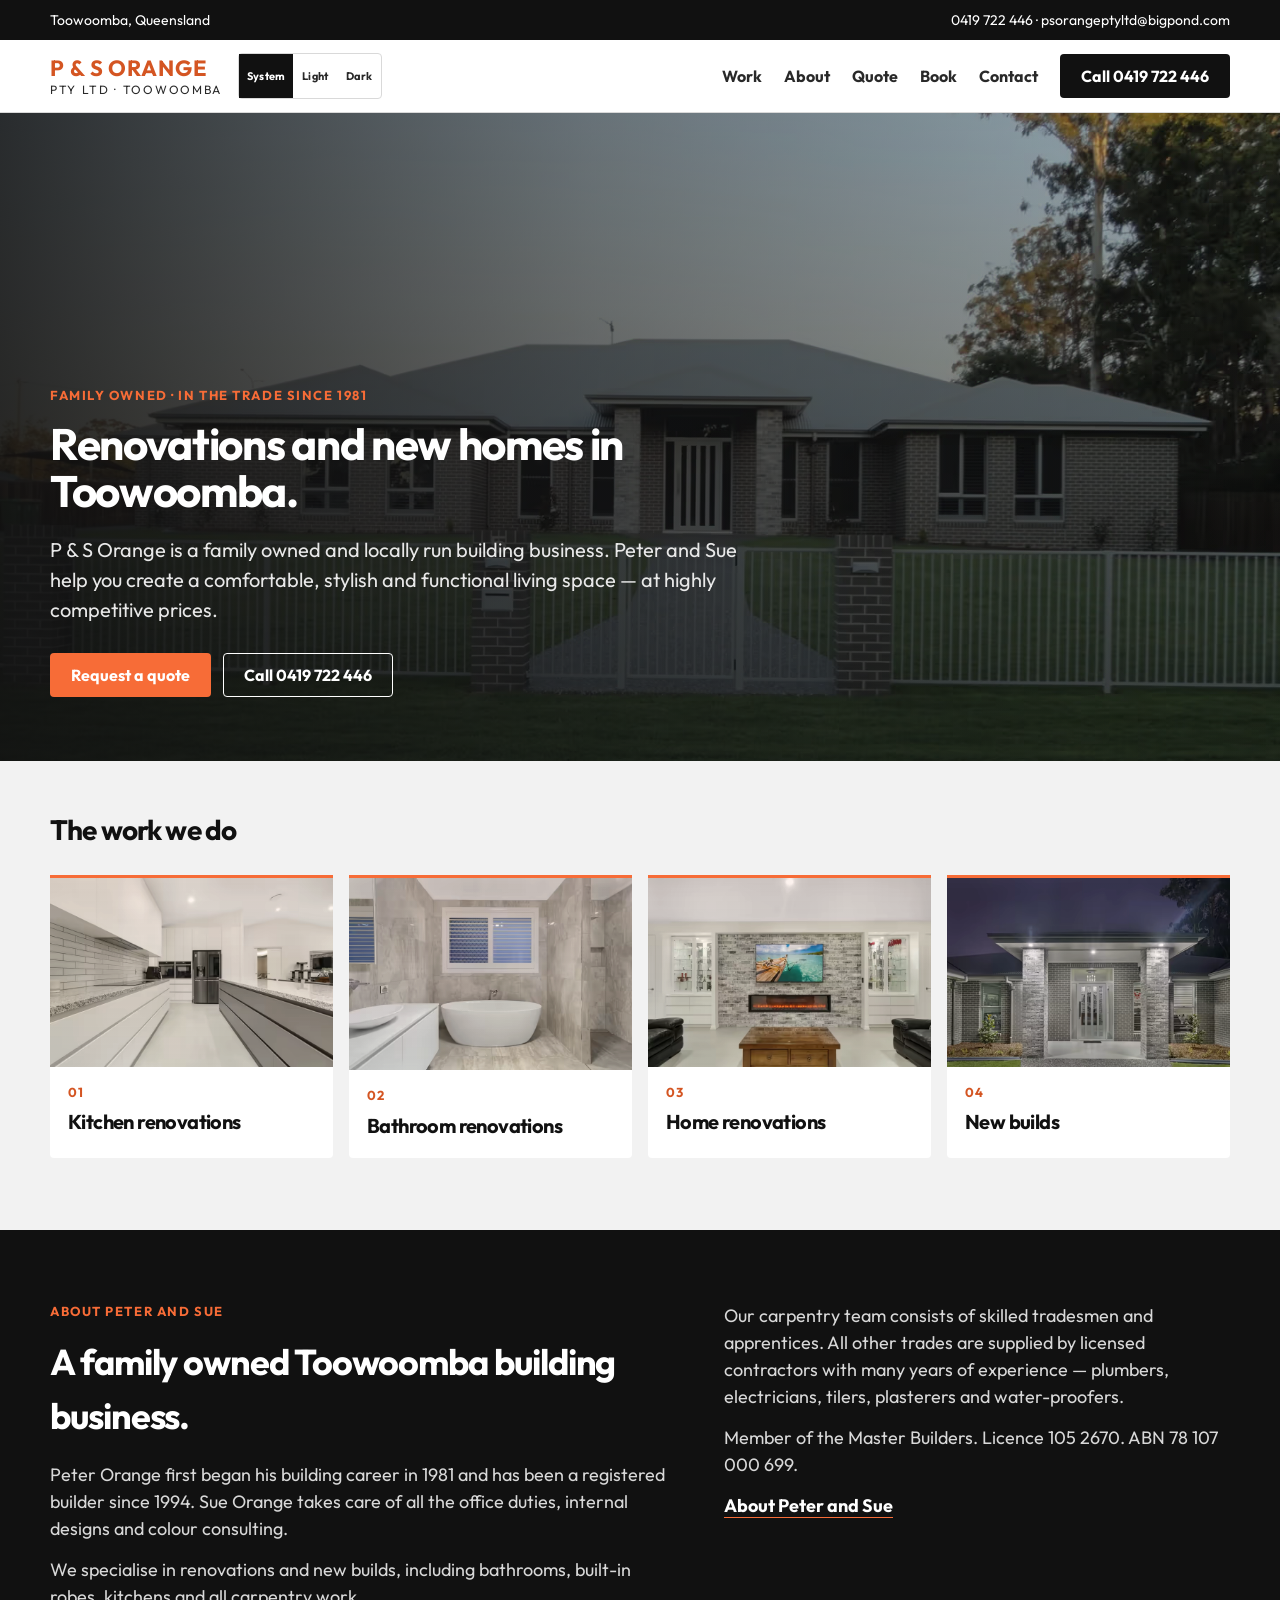
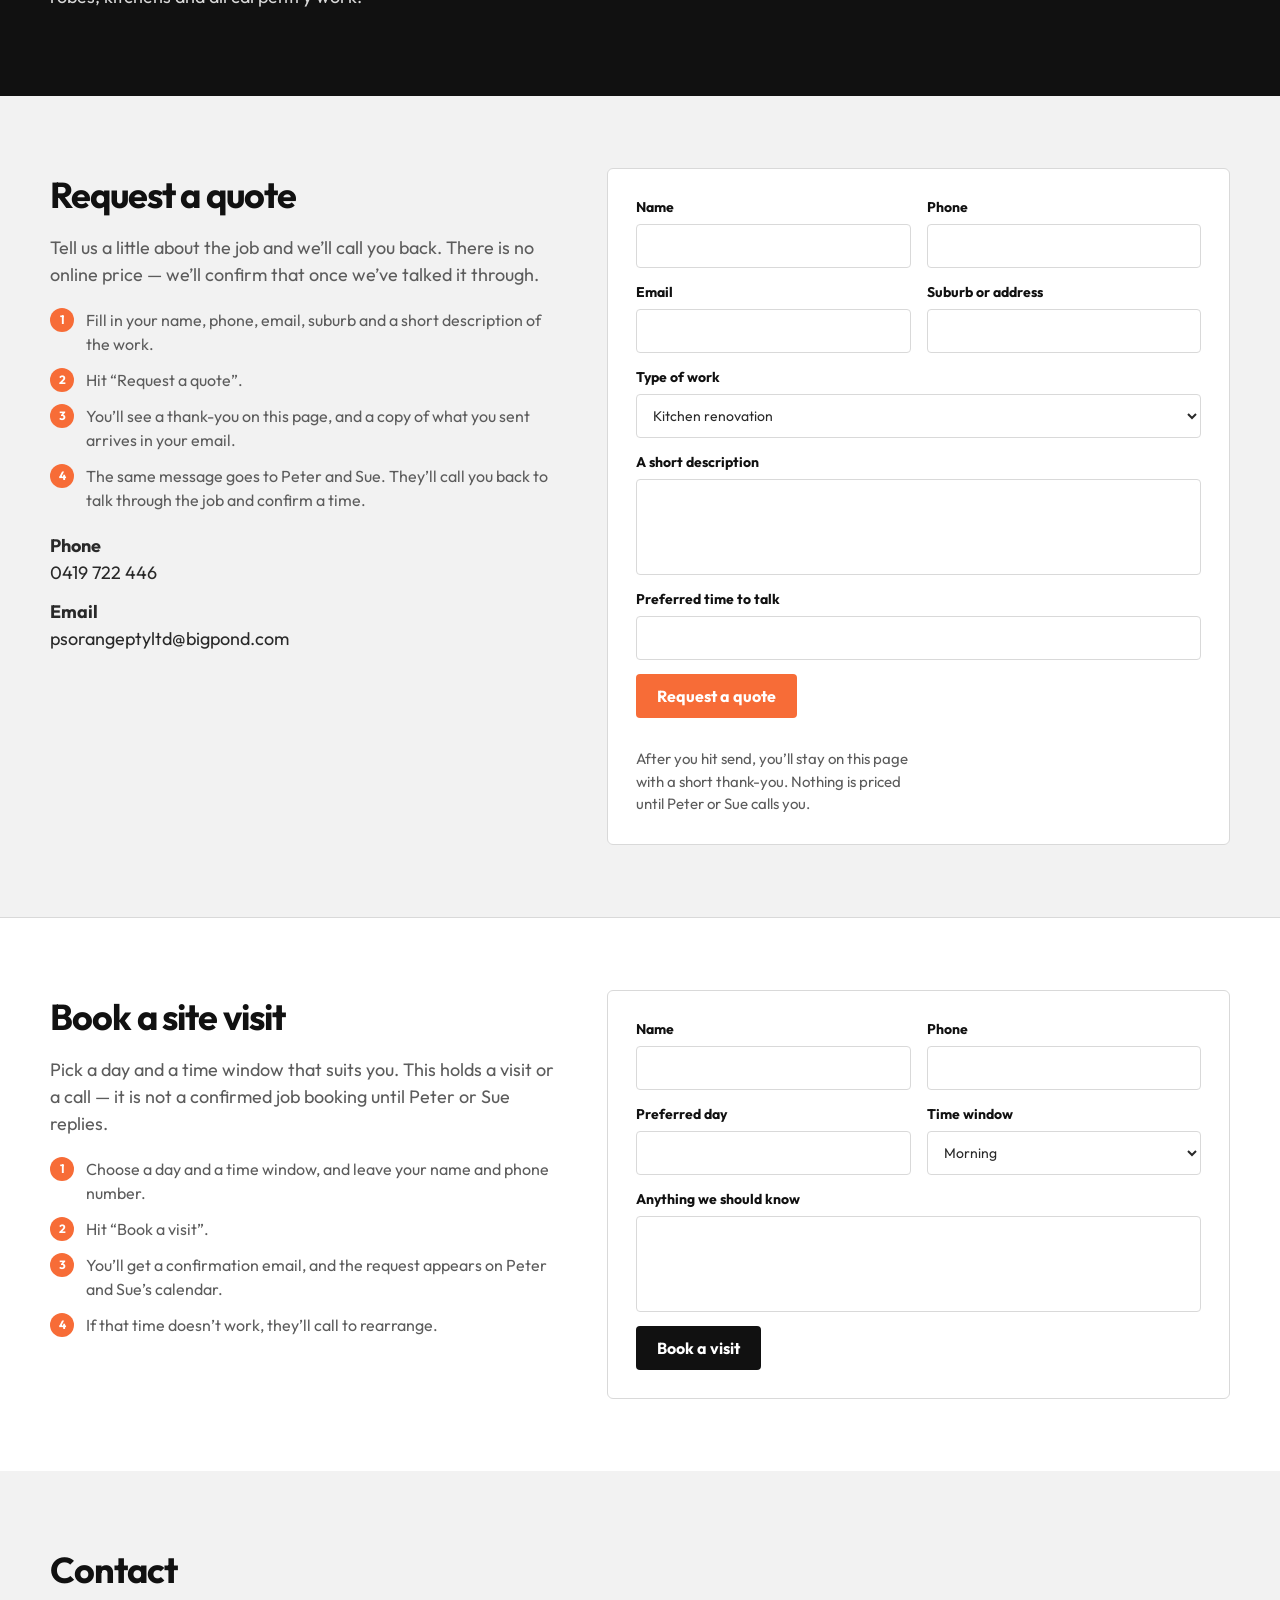
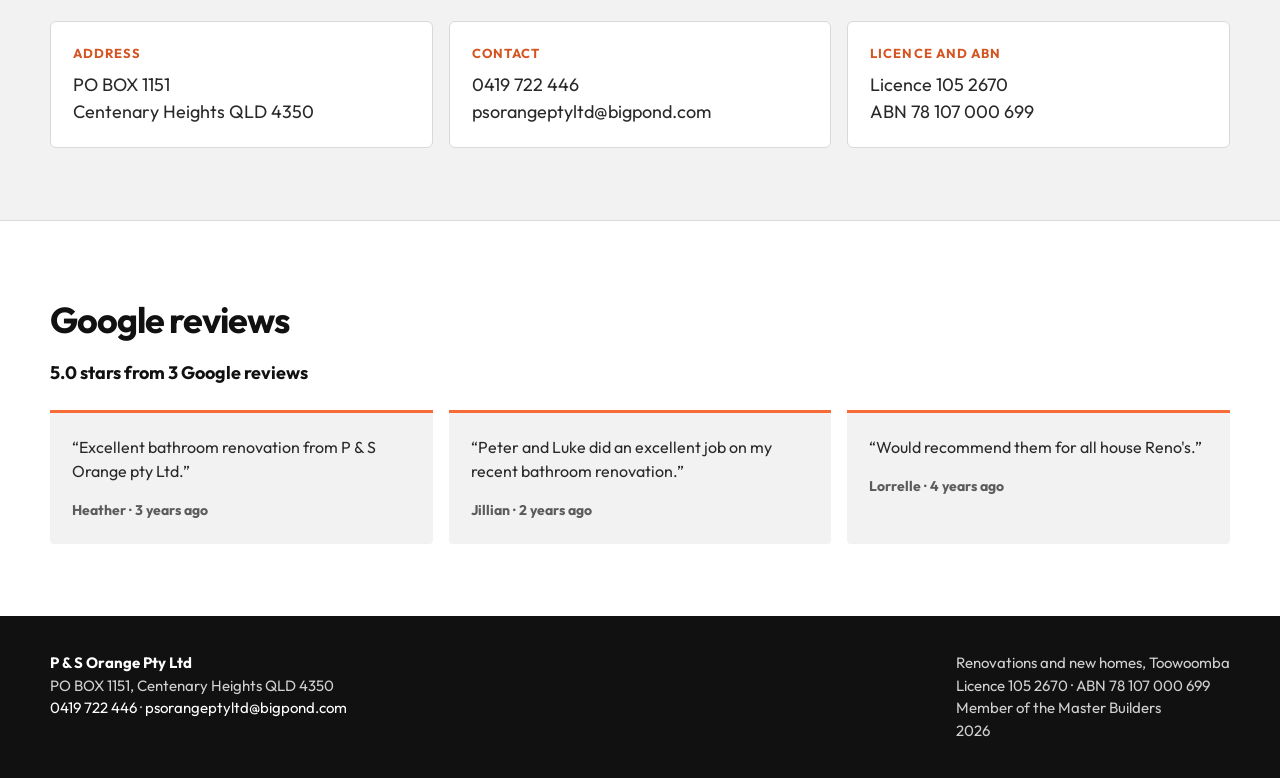
==== index.html @ f1254ef2 "Add noindex static preview for P & S Orange. Five-page HTML site with sticky header, theme toggle, c" ====
<!DOCTYPE html>
<html lang="en-AU">
<head>
<meta charset="UTF-8">
<meta name="viewport" content="width=device-width, initial-scale=1">
<meta name="robots" content="noindex, nofollow">
<title>Renovations and new homes, Toowoomba | P &amp; S Orange</title>
<meta name="description" content="Kitchen, bathroom and home renovations and new builds in Toowoomba. Call Peter and Sue Orange on 0419 722 446.">
<link rel="stylesheet" href="css/site.css">
<link rel="preload" as="image" href="images/house-hero-800.webp" type="image/webp" imagesrcset="images/house-hero-800.webp 800w, images/house-hero-1440.webp 1440w" imagesizes="100vw">
<script>
(function(){try{var t=localStorage.getItem("ps-theme");if(t==="light"||t==="dark")document.documentElement.setAttribute("data-theme",t);}catch(e){}})();
</script>
</head>
<body>
  <a class="skip" href="#main">Skip to content</a>
  <div class="util">
    <div class="wrap">
      <span>Toowoomba, Queensland</span>
      <span><a href="tel:+61419722446">0419 722 446</a> · <a href="mailto:psorangeptyltd@bigpond.com">psorangeptyltd@bigpond.com</a></span>
    </div>
  </div>
  <header class="site">
    <div class="wrap">
      <div class="brand">
        <a class="wordmark" href="index.html">P &amp; S Orange<span>Pty Ltd · Toowoomba</span></a>
        <div class="theme" role="group" aria-label="Colour theme">
          <button type="button" data-theme-btn="system" aria-pressed="true">System</button>
          <button type="button" data-theme-btn="light" aria-pressed="false">Light</button>
          <button type="button" data-theme-btn="dark" aria-pressed="false">Dark</button>
        </div>
      </div>
      <nav class="primary" aria-label="Main">
        <a href="work.html">Work</a>
        <a href="about.html">About</a>
        <a href="quote.html">Quote</a>
        <a href="#book">Book</a>
        <a href="contact.html">Contact</a>
        <a class="btn btn-black" href="tel:+61419722446">Call 0419 722 446</a>
      </nav>
    </div>
  </header>

  <main id="main">
  <section class="hero-bleed">
    <div class="hero-media">
      <picture>
        <source type="image/avif" srcset="images/house-hero-800.avif 800w, images/house-hero-1440.avif 1440w" sizes="100vw">
        <source type="image/webp" srcset="images/house-hero-800.webp 800w, images/house-hero-1440.webp 1440w" sizes="100vw">
        <img src="images/house-hero-800.webp" width="1440" height="814" alt="A finished brick home in Toowoomba" fetchpriority="high" decoding="async">
      </picture>
      <div class="hero-overlay"></div>
    </div>
    <div class="wrap">
      <p class="kicker">Family owned · In the trade since 1981</p>
      <h1>Renovations and new homes in Toowoomba.</h1>
      <p class="lead">P &amp; S Orange is a family owned and locally run building business. Peter and Sue help you create a comfortable, stylish and functional living space — at highly competitive prices.</p>
      <div class="hero-actions">
        <a class="btn btn-orange" href="#quote">Request a quote</a>
        <a class="btn btn-ghost" href="tel:+61419722446">Call 0419 722 446</a>
      </div>
    </div>
  </section>

  <section class="services" id="work">
    <div class="wrap">
      <h2>The work we do</h2>
      <div class="svc-grid">
        <a class="svc reveal" href="work.html#kitchen">
          <span class="tint">
            <picture>
              <source type="image/avif" srcset="images/kitchen-galley-800.avif 800w, images/kitchen-galley-1440.avif 1440w" sizes="(max-width: 900px) 100vw, 280px">
              <source type="image/webp" srcset="images/kitchen-galley-800.webp 800w, images/kitchen-galley-1440.webp 1440w" sizes="(max-width: 900px) 100vw, 280px">
              <img src="images/kitchen-galley-800.webp" width="800" height="534" alt="A finished kitchen with stone benches" loading="lazy" decoding="async">
            </picture>
          </span>
          <span class="num">01</span><h3>Kitchen renovations</h3>
        </a>
        <a class="svc reveal" href="work.html#bathroom">
          <span class="tint">
            <picture>
              <source type="image/avif" srcset="images/bath-freestanding-800.avif 800w, images/bath-freestanding-1440.avif 1440w" sizes="(max-width: 900px) 100vw, 280px">
              <source type="image/webp" srcset="images/bath-freestanding-800.webp 800w, images/bath-freestanding-1440.webp 1440w" sizes="(max-width: 900px) 100vw, 280px">
              <img src="images/bath-freestanding-800.webp" width="800" height="544" alt="A bathroom with a freestanding bath" loading="lazy" decoding="async">
            </picture>
          </span>
          <span class="num">02</span><h3>Bathroom renovations</h3>
        </a>
        <a class="svc reveal" href="work.html#home">
          <span class="tint">
            <picture>
              <source type="image/avif" srcset="images/living-800.avif 800w, images/living-1440.avif 1440w" sizes="(max-width: 900px) 100vw, 280px">
              <source type="image/webp" srcset="images/living-800.webp 800w, images/living-1440.webp 1440w" sizes="(max-width: 900px) 100vw, 280px">
              <img src="images/living-800.webp" width="800" height="534" alt="A living room with a brick feature wall" loading="lazy" decoding="async">
            </picture>
          </span>
          <span class="num">03</span><h3>Home renovations</h3>
        </a>
        <a class="svc reveal" href="work.html#new-builds">
          <span class="tint">
            <picture>
              <source type="image/avif" srcset="images/house-entry-800.avif 800w, images/house-entry-1440.avif 1440w" sizes="(max-width: 900px) 100vw, 280px">
              <source type="image/webp" srcset="images/house-entry-800.webp 800w, images/house-entry-1440.webp 1440w" sizes="(max-width: 900px) 100vw, 280px">
              <img src="images/house-entry-800.webp" width="800" height="534" alt="The entry of a new brick home" loading="lazy" decoding="async">
            </picture>
          </span>
          <span class="num">04</span><h3>New builds</h3>
        </a>
      </div>
    </div>
  </section>

  <section class="about" id="about">
    <div class="wrap about-grid">
      <div>
        <p class="kicker">About Peter and Sue</p>
        <h2>A family owned Toowoomba building business.</h2>
        <p>Peter Orange first began his building career in 1981 and has been a registered builder since 1994. Sue Orange takes care of all the office duties, internal designs and colour consulting.</p>
        <p>We specialise in renovations and new builds, including bathrooms, built-in robes, kitchens and all carpentry work.</p>
      </div>
      <div>
        <p>Our carpentry team consists of skilled tradesmen and apprentices. All other trades are supplied by licensed contractors with many years of experience — plumbers, electricians, tilers, plasterers and water-proofers.</p>
        <p>Member of the Master Builders. Licence 105 2670. ABN 78 107 000 699.</p>
        <p><a class="more" href="about.html">About Peter and Sue</a></p>
      </div>
    </div>
  </section>

  <section class="quote" id="quote">
    <div class="wrap quote-grid">
      <div>
        <h2>Request a quote</h2>
        <p class="help">Tell us a little about the job and we’ll call you back. There is no online price — we’ll confirm that once we’ve talked it through.</p>
        <ol class="steps">
          <li data-n="1">Fill in your name, phone, email, suburb and a short description of the work.</li>
          <li data-n="2">Hit “Request a quote”.</li>
          <li data-n="3">You’ll see a thank-you on this page, and a copy of what you sent arrives in your email.</li>
          <li data-n="4">The same message goes to Peter and Sue. They’ll call you back to talk through the job and confirm a time.</li>
        </ol>
        <p class="contact-line"><strong>Phone</strong><br><a href="tel:+61419722446">0419 722 446</a></p>
        <p class="contact-line"><strong>Email</strong><br><a href="mailto:psorangeptyltd@bigpond.com">psorangeptyltd@bigpond.com</a></p>
      </div>
      <div>
        <form class="js-form" id="quote-form">
          <label>Name<input type="text" name="name" autocomplete="name" required></label>
          <label>Phone<input type="tel" name="phone" autocomplete="tel" required></label>
          <label>Email<input type="email" name="email" autocomplete="email" required></label>
          <label>Suburb or address<input type="text" name="suburb" required></label>
          <label class="full">Type of work
            <select name="type">
              <option>Kitchen renovation</option>
              <option>Bathroom renovation</option>
              <option>Home renovation</option>
              <option>New build</option>
              <option>Other</option>
            </select>
          </label>
          <label class="full">A short description<textarea name="details" required></textarea></label>
          <label class="full">Preferred time to talk<input type="text" name="when"></label>
          <button class="btn btn-orange submit" type="submit">Request a quote</button>
          <p class="after-send full">After you hit send, you’ll stay on this page with a short thank-you. Nothing is priced until Peter or Sue calls you.</p>
        </form>
        <div class="thanks" hidden>
          <h3>Thank you</h3>
          <p>You’ll stay on this page with a short thank-you. Nothing is priced until Peter or Sue calls you.</p>
        </div>
      </div>
    </div>
  </section>

  <section class="book" id="book">
    <div class="wrap book-grid">
      <div>
        <h2>Book a site visit</h2>
        <p class="help">Pick a day and a time window that suits you. This holds a visit or a call — it is not a confirmed job booking until Peter or Sue replies.</p>
        <ol class="steps">
          <li data-n="1">Choose a day and a time window, and leave your name and phone number.</li>
          <li data-n="2">Hit “Book a visit”.</li>
          <li data-n="3">You’ll get a confirmation email, and the request appears on Peter and Sue’s calendar.</li>
          <li data-n="4">If that time doesn’t work, they’ll call to rearrange.</li>
        </ol>
      </div>
      <div>
        <form class="js-form" id="book-form">
          <label>Name<input type="text" name="b-name" autocomplete="name" required></label>
          <label>Phone<input type="tel" name="b-phone" autocomplete="tel" required></label>
          <label>Preferred day<input type="text" name="b-day" required></label>
          <label>Time window
            <select name="b-window">
              <option>Morning</option>
              <option>Afternoon</option>
              <option>Either</option>
            </select>
          </label>
          <label class="full">Anything we should know<textarea name="b-notes"></textarea></label>
          <button class="btn btn-black submit" type="submit">Book a visit</button>
        </form>
        <div class="thanks" hidden>
          <h3>Thank you</h3>
          <p>You’ll stay on this page with a short thank-you.</p>
        </div>
      </div>
    </div>
  </section>

  <section class="contact" id="contact">
    <div class="wrap">
      <h2 style="margin-bottom:24px">Contact</h2>
      <div class="contact-grid">
        <article>
          <h3>Address</h3>
          <p>PO BOX 1151<br>Centenary Heights QLD 4350</p>
        </article>
        <article>
          <h3>Contact</h3>
          <p><a href="tel:+61419722446">0419 722 446</a><br><a href="mailto:psorangeptyltd@bigpond.com">psorangeptyltd@bigpond.com</a></p>
        </article>
        <article>
          <h3>Licence and ABN</h3>
          <p>Licence 105 2670<br>ABN 78 107 000 699</p>
        </article>
      </div>
    </div>
  </section>

  <section class="reviews">
    <div class="wrap">
      <h2>Google reviews</h2>
      <p class="rating">5.0 stars from 3 Google reviews</p>
      <div class="rev-grid">
        <article class="rev">
          <p>“Excellent bathroom renovation from P &amp; S Orange pty Ltd.”</p>
          <cite>Heather · 3 years ago</cite>
        </article>
        <article class="rev">
          <p>“Peter and Luke did an excellent job on my recent bathroom renovation.”</p>
          <cite>Jillian · 2 years ago</cite>
        </article>
        <article class="rev">
          <p>“Would recommend them for all house Reno's.”</p>
          <cite>Lorrelle · 4 years ago</cite>
        </article>
      </div>
    </div>
  </section>
  </main>

  <footer class="site">
    <div class="wrap">
      <div>
        <strong>P &amp; S Orange Pty Ltd</strong><br>
        PO BOX 1151, Centenary Heights QLD 4350<br>
        <a href="tel:+61419722446">0419 722 446</a> · <a href="mailto:psorangeptyltd@bigpond.com">psorangeptyltd@bigpond.com</a>
      </div>
      <div>
        Renovations and new homes, Toowoomba<br>
        Licence 105 2670 · ABN 78 107 000 699<br>
        Member of the Master Builders<br>
        2026
      </div>
    </div>
  </footer>
  <div class="sticky-call">
    <a class="btn btn-orange" href="tel:+61419722446">Call 0419 722 446</a>
    <a class="btn btn-ghost-light" href="#quote">Request a quote</a>
  </div>
  <script src="js/site.js"></script>
</body>
</html>
---- css/site.css ----
@font-face {
  font-family: Outfit;
  src: url("../fonts/outfit-400.woff2") format("woff2");
  font-weight: 400;
  font-style: normal;
  font-display: swap;
}
@font-face {
  font-family: Outfit;
  src: url("../fonts/outfit-700.woff2") format("woff2");
  font-weight: 700;
  font-style: normal;
  font-display: swap;
}

:root {
  --orange: #F76C37;
  --orange-deep: #D45522;
  --sage: #CBD4C4;
  --sage-deep: #A0A69B;
  --ink: #292929;
  --muted: #5C5C5C;
  --paper: #FFFFFF;
  --mist: #F2F2F2;
  --line: #D9D9D9;
  --black: #111111;
  --heading: #111111;
  --about-text: #D8D8D8;
  --footer-text: #D0D0D0;
  --slot-dash: #8A9484;
  --hours-wash: #EEF1EC;
  --input-bg: #FFFFFF;
  --photo-stripe: rgba(41, 41, 41, 0.04);
  color-scheme: light;
}

@media (prefers-color-scheme: dark) {
  html:not([data-theme="light"]) {
    --sage: #3E463C;
    --ink: #EDEDED;
    --muted: #B5B5B5;
    --paper: #1C1C1C;
    --mist: #141414;
    --line: #3A3A3A;
    --black: #0A0A0A;
    --heading: #F5F5F5;
    --about-text: #D8D8D8;
    --footer-text: #D0D0D0;
    --slot-dash: #8A9484;
    --hours-wash: #2A3028;
    --input-bg: #141414;
    --photo-stripe: rgba(255, 255, 255, 0.04);
    color-scheme: dark;
  }
}

html[data-theme="dark"] {
  --sage: #3E463C;
  --ink: #EDEDED;
  --muted: #B5B5B5;
  --paper: #1C1C1C;
  --mist: #141414;
  --line: #3A3A3A;
  --black: #0A0A0A;
  --heading: #F5F5F5;
  --about-text: #D8D8D8;
  --footer-text: #D0D0D0;
  --slot-dash: #8A9484;
  --hours-wash: #2A3028;
  --input-bg: #141414;
  --photo-stripe: rgba(255, 255, 255, 0.04);
  color-scheme: dark;
}

html[data-theme="light"] { color-scheme: light; }

* { box-sizing: border-box; margin: 0; padding: 0; }
html { overflow-x: clip; }
html, body { background: var(--mist); color: var(--ink); }
body {
  font-family: Outfit, "Segoe UI", sans-serif;
  font-size: 18px;
  font-weight: 400;
  line-height: 1.5;
  -webkit-font-smoothing: antialiased;
}
img, picture, video { max-width: 100%; height: auto; display: block; }
h1, h2, h3, .wordmark { font-weight: 700; letter-spacing: -0.03em; }
a { color: inherit; text-decoration: none; }

.skip {
  position: absolute; left: 12px; top: -40px; z-index: 40;
  background: var(--black); color: #fff; padding: 8px 12px;
  min-height: 44px; display: inline-flex; align-items: center;
}
.skip:focus { top: 8px; }

.wrap { width: min(1180px, calc(100% - 48px)); margin: 0 auto; }

.btn {
  display: inline-flex; align-items: center; justify-content: center;
  min-height: 44px; padding: 0 20px; border-radius: 4px;
  font-weight: 700; font-size: 16px; border: 1.5px solid transparent; cursor: pointer;
  font-family: inherit;
}
.btn-orange { background: var(--orange); color: #fff; }
.btn-black { background: var(--black); color: #fff; }
.btn-ghost { background: transparent; border-color: var(--heading); color: var(--heading); }
.btn-ghost-light { background: transparent; border-color: #fff; color: #fff; }

.util { background: var(--black); color: #fff; font-size: 14px; }
.util .wrap { min-height: 40px; display: flex; align-items: center; justify-content: space-between; gap: 16px; }
.util a { color: #fff; }

header.site {
  position: sticky; top: 0; z-index: 20;
  background: var(--paper); border-bottom: 1px solid var(--line);
}
header.site .wrap {
  display: flex; align-items: center; justify-content: space-between;
  gap: 24px; min-height: 72px;
}
.brand { display: flex; align-items: center; gap: 16px; min-width: 0; }
.wordmark {
  font-size: 22px; line-height: 1.1; color: var(--orange-deep);
  text-transform: uppercase; letter-spacing: 0.04em;
}
.wordmark span {
  display: block; font-size: 12px; font-weight: 400;
  letter-spacing: 0.14em; color: var(--ink); margin-top: 2px;
}

.theme {
  display: inline-flex; border: 1px solid var(--line); border-radius: 4px; flex-shrink: 0;
}
.theme button {
  min-height: 44px; min-width: 44px; padding: 0 8px;
  font-family: inherit; font-size: 11px; font-weight: 700; letter-spacing: 0.02em;
  background: transparent; color: var(--ink); border: 0; cursor: pointer;
}
.theme button[aria-pressed="true"] { background: var(--black); color: #fff; }

nav.primary { display: flex; align-items: center; gap: 22px; font-weight: 700; font-size: 16px; flex-shrink: 0; }
nav.primary a:hover, nav.primary a[aria-current="page"] { color: var(--orange); }

.hero-bleed {
  position: relative; min-height: min(72vh, 720px);
  display: flex; align-items: flex-end; color: #fff; overflow: hidden;
}
.hero-media { position: absolute; inset: 0; }
.hero-media picture, .hero-media img {
  width: 100%; height: 100%; object-fit: cover;
}
.hero-media picture { height: 100%; }
.hero-overlay {
  position: absolute; inset: 0;
  background:
    linear-gradient(90deg, rgba(17,17,17,.86) 0%, rgba(17,17,17,.5) 46%, rgba(17,17,17,.18) 100%),
    linear-gradient(180deg, rgba(17,17,17,.12) 0%, rgba(17,17,17,.55) 100%);
}
.hero-bleed .wrap { position: relative; z-index: 1; padding: 72px 0 64px; max-width: 720px; margin-left: max(24px, calc((100% - 1180px) / 2)); margin-right: auto; width: min(720px, calc(100% - 48px)); }
.hero-bleed h1 { color: #fff; font-size: 44px; line-height: 1.08; margin-bottom: 20px; }
.hero-bleed .lead { color: #E8E8E8; }
.hero-bleed .kicker { color: var(--orange); }
.hero-bleed .btn-ghost { border-color: #fff; color: #fff; }

.kicker { font-size: 13px; font-weight: 700; letter-spacing: 0.12em; text-transform: uppercase; color: var(--orange-deep); margin-bottom: 14px; }
h1 { font-size: 44px; line-height: 1.08; color: var(--heading); margin-bottom: 20px; }
.lead { font-size: 20px; color: var(--muted); max-width: 36em; margin-bottom: 28px; }
.hero-actions { display: flex; flex-wrap: wrap; gap: 12px; }

.tint { position: relative; overflow: hidden; background: var(--sage); }
.tint img {
  width: 100%; height: 100%; object-fit: cover;
  filter: saturate(0.9) contrast(1.04);
}
.tint::after {
  content: ""; position: absolute; inset: 0; pointer-events: none;
  background: linear-gradient(180deg, rgba(212, 85, 34, 0.08), rgba(203, 212, 196, 0.16));
  mix-blend-mode: multiply;
}

.photo-slot {
  background:
    repeating-linear-gradient(-12deg, transparent, transparent 10px, var(--photo-stripe) 10px, var(--photo-stripe) 11px),
    var(--sage);
  border: 1.5px dashed var(--slot-dash);
  border-radius: 6px;
  min-height: 220px;
  padding: 28px;
  display: flex; flex-direction: column; justify-content: flex-end;
  color: var(--ink); font-size: 16px; font-weight: 700;
  aspect-ratio: 4 / 3;
}

.services { padding: 48px 0 72px; }
.services h2 { font-size: 28px; color: var(--heading); margin-bottom: 24px; }
.svc-grid { display: grid; grid-template-columns: repeat(4, 1fr); gap: 16px; }
.svc {
  background: var(--paper); border-top: 3px solid var(--orange);
  border-radius: 0 0 4px 4px; display: block; overflow: hidden;
}
.svc .tint { aspect-ratio: 4 / 3; }
.svc .num { display: block; font-size: 13px; font-weight: 700; color: var(--orange-deep); letter-spacing: 0.08em; margin: 16px 18px 8px; }
.svc h3 { font-size: 20px; color: var(--heading); line-height: 1.2; padding: 0 18px 20px; }

.about { background: var(--black); color: #fff; padding: 72px 0; }
.about-grid { display: grid; grid-template-columns: 1.1fr 0.9fr; gap: 56px; }
.about h2 { font-size: 36px; margin-bottom: 18px; color: #fff; }
.about p { margin-bottom: 14px; color: var(--about-text); }
.about .kicker { color: var(--orange); }
.about a.more { color: #fff; font-weight: 700; border-bottom: 1.5px solid var(--orange); }

.quote, .book, .contact, .reviews, .page-body { padding: 72px 0; }
.book { background: var(--paper); border-top: 1px solid var(--line); }
.quote-grid, .book-grid { display: grid; grid-template-columns: 0.9fr 1.1fr; gap: 48px; align-items: start; }
.quote h1, .quote h2, .book h2, .reviews h2, .contact h2, .page-body h2 { font-size: 36px; color: var(--heading); margin-bottom: 12px; }
.help { color: var(--muted); margin-bottom: 20px; }
.steps { list-style: none; display: grid; gap: 12px; margin-top: 8px; }
.steps li { padding-left: 36px; position: relative; color: var(--muted); font-size: 16px; }
.steps li::before {
  content: attr(data-n); position: absolute; left: 0; top: 0;
  width: 24px; height: 24px; border-radius: 50%;
  background: var(--orange); color: #fff; font-size: 12px; font-weight: 700;
  line-height: 24px; text-align: center;
}

form {
  background: var(--paper); border: 1px solid var(--line); padding: 28px;
  display: grid; grid-template-columns: 1fr 1fr; gap: 14px 16px; border-radius: 6px;
}
form label { display: flex; flex-direction: column; gap: 6px; font-size: 14px; font-weight: 700; color: var(--heading); }
form label.full { grid-column: 1 / -1; }
form input, form select, form textarea {
  font: inherit; font-weight: 400; color: var(--ink);
  border: 1px solid var(--line); background: var(--input-bg); min-height: 44px; padding: 8px 12px; border-radius: 4px;
}
form textarea { min-height: 96px; resize: none; }
form .submit { grid-column: 1 / -1; justify-self: start; }
.after-send { margin-top: 16px; font-size: 15px; color: var(--muted); font-weight: 400; }
.contact-line { margin-top: 20px; }
.contact-line + .contact-line { margin-top: 12px; }

.thanks {
  background: var(--paper); border: 1px solid var(--line); padding: 28px; border-radius: 6px;
}
.thanks h3 { font-size: 22px; color: var(--heading); margin-bottom: 10px; }
.thanks p { color: var(--muted); }

.contact-grid { display: grid; grid-template-columns: repeat(3, 1fr); gap: 16px; }
.contact article { background: var(--paper); padding: 22px; border: 1px solid var(--line); border-radius: 6px; }
.contact h3 { font-size: 13px; letter-spacing: 0.08em; text-transform: uppercase; color: var(--orange-deep); margin-bottom: 8px; font-weight: 700; }

.reviews { background: var(--paper); border-top: 1px solid var(--line); }
.rev-grid { display: grid; grid-template-columns: repeat(3, 1fr); gap: 16px; margin-top: 24px; }
.rev { background: var(--mist); padding: 22px; border-top: 3px solid var(--orange); border-radius: 0 0 4px 4px; }
.rev p { font-size: 16px; margin-bottom: 12px; }
.rev cite { font-style: normal; font-weight: 700; font-size: 14px; color: var(--muted); }
.rating { margin-bottom: 8px; font-weight: 700; color: var(--heading); }

.page-head { padding: 48px 0 8px; }
.page-head h1 { font-size: 36px; margin-bottom: 12px; }
.prose p { margin-bottom: 14px; max-width: 42em; }
.work-block { margin: 48px 0; }
.work-block h2 { font-size: 28px; margin-bottom: 12px; }
.facts { margin-top: 24px; color: var(--muted); }

.bento {
  display: grid;
  grid-template-columns: repeat(4, 1fr);
  grid-auto-rows: 120px;
  gap: 10px;
  margin-top: 24px;
}
.bento a {
  display: block; overflow: hidden; border-radius: 6px; position: relative;
}
.bento a:nth-child(1) { grid-column: span 2; grid-row: span 2; }
.bento a:nth-child(2) { grid-column: span 2; grid-row: span 2; }
.bento a:nth-child(5) { grid-column: span 2; }
.bento .tint, .bento img { width: 100%; height: 100%; }
.bento .tint { height: 100%; }

.ba {
  position: relative; aspect-ratio: 4 / 3; overflow: hidden; border-radius: 6px;
  background: var(--sage); margin-top: 20px;
}
.ba > img {
  width: 100%; height: 100%; object-fit: cover; display: block;
  filter: saturate(0.9) contrast(1.04);
}
.ba-clip {
  position: absolute; top: 0; left: 0; bottom: 0; width: 50%; overflow: hidden;
}
.ba-clip img {
  height: 100%; width: auto; max-width: none; object-fit: cover;
  filter: saturate(0.9) contrast(1.04);
}
.ba input[type="range"] {
  position: absolute; left: 0; right: 0; bottom: 12px; width: calc(100% - 24px); margin: 0 12px;
  z-index: 2; min-height: 44px; cursor: pointer;
}
.ba-label {
  position: absolute; top: 12px; z-index: 2; font-size: 12px; font-weight: 700;
  letter-spacing: 0.08em; text-transform: uppercase; color: #fff;
  background: rgba(17,17,17,.55); padding: 4px 8px; border-radius: 4px;
}
.ba-label.before { left: 12px; }
.ba-label.after { right: 12px; }

.lb {
  position: fixed; inset: 0; z-index: 50; display: none;
  align-items: center; justify-content: center;
  background: rgba(17,17,17,.92); padding: 24px;
}
.lb.open { display: flex; }
.lb img { max-width: min(1200px, 92vw); max-height: 86vh; width: auto; height: auto; }
.lb button {
  position: absolute; min-height: 44px; min-width: 44px; border: 0; cursor: pointer;
  background: transparent; color: #fff; font: inherit; font-weight: 700;
}
.lb .lb-close { top: 16px; right: 16px; }
.lb .lb-prev { left: 8px; }
.lb .lb-next { right: 8px; }

.reveal { opacity: 1; }
@media (prefers-reduced-motion: no-preference) {
  .reveal { opacity: 0; transform: translateY(14px); }
  .reveal.in { opacity: 1; transform: none; transition: opacity .45s ease, transform .45s ease; }
}

footer.site { background: var(--black); color: var(--footer-text); padding: 36px 0; font-size: 15px; }
footer.site .wrap { display: flex; justify-content: space-between; gap: 24px; flex-wrap: wrap; }
footer.site strong, footer.site a { color: #fff; }

.sticky-call {
  display: none; position: sticky; bottom: 0; background: var(--black); color: #fff;
  padding: 10px 16px; gap: 10px; z-index: 5;
}
.sticky-call a { flex: 1; }

@media (prefers-reduced-motion: reduce) {
  *, *::before, *::after { animation: none !important; transition: none !important; scroll-behavior: auto !important; }
}

@media (max-width: 900px) {
  .wrap { width: min(1180px, calc(100% - 32px)); }
  h1, .hero-bleed h1 { font-size: 32px; }
  .page-head h1 { font-size: 28px; }
  .util { display: none; }
  header.site .wrap { flex-wrap: wrap; min-height: 0; padding: 10px 0 8px; gap: 8px; }
  .brand { width: 100%; justify-content: space-between; }
  .wordmark { font-size: 18px; }
  .theme button { padding: 0 6px; font-size: 10px; }
  nav.primary { width: 100%; gap: 0; justify-content: space-between; font-size: 15px; }
  nav.primary a { min-height: 44px; display: inline-flex; align-items: center; padding: 0 4px; }
  nav.primary .btn { display: none; }
  .hero-bleed { min-height: 70vh; }
  .hero-bleed .wrap { width: calc(100% - 32px); margin-left: 16px; padding: 40px 0 32px; }
  .hero-grid, .about-grid, .quote-grid, .book-grid, .svc-grid, .contact-grid, .rev-grid { grid-template-columns: 1fr; }
  .bento { grid-template-columns: 1fr 1fr; grid-auto-rows: 110px; }
  .bento a:nth-child(1), .bento a:nth-child(2), .bento a:nth-child(5) { grid-column: span 2; grid-row: span 2; }
  form { grid-template-columns: 1fr; padding: 18px; }
  form label.full, form .submit { grid-column: auto; }
  form .submit { width: 100%; }
  .about, .quote, .book, .contact, .reviews, .page-body { padding-top: 48px; padding-bottom: 48px; }
  .sticky-call { display: flex; }
  footer.site { padding-bottom: 80px; }
}

@media (max-width: 360px) {
  .brand { flex-direction: column; align-items: stretch; gap: 8px; }
  .theme { width: 100%; }
  .theme button { flex: 1; }
}
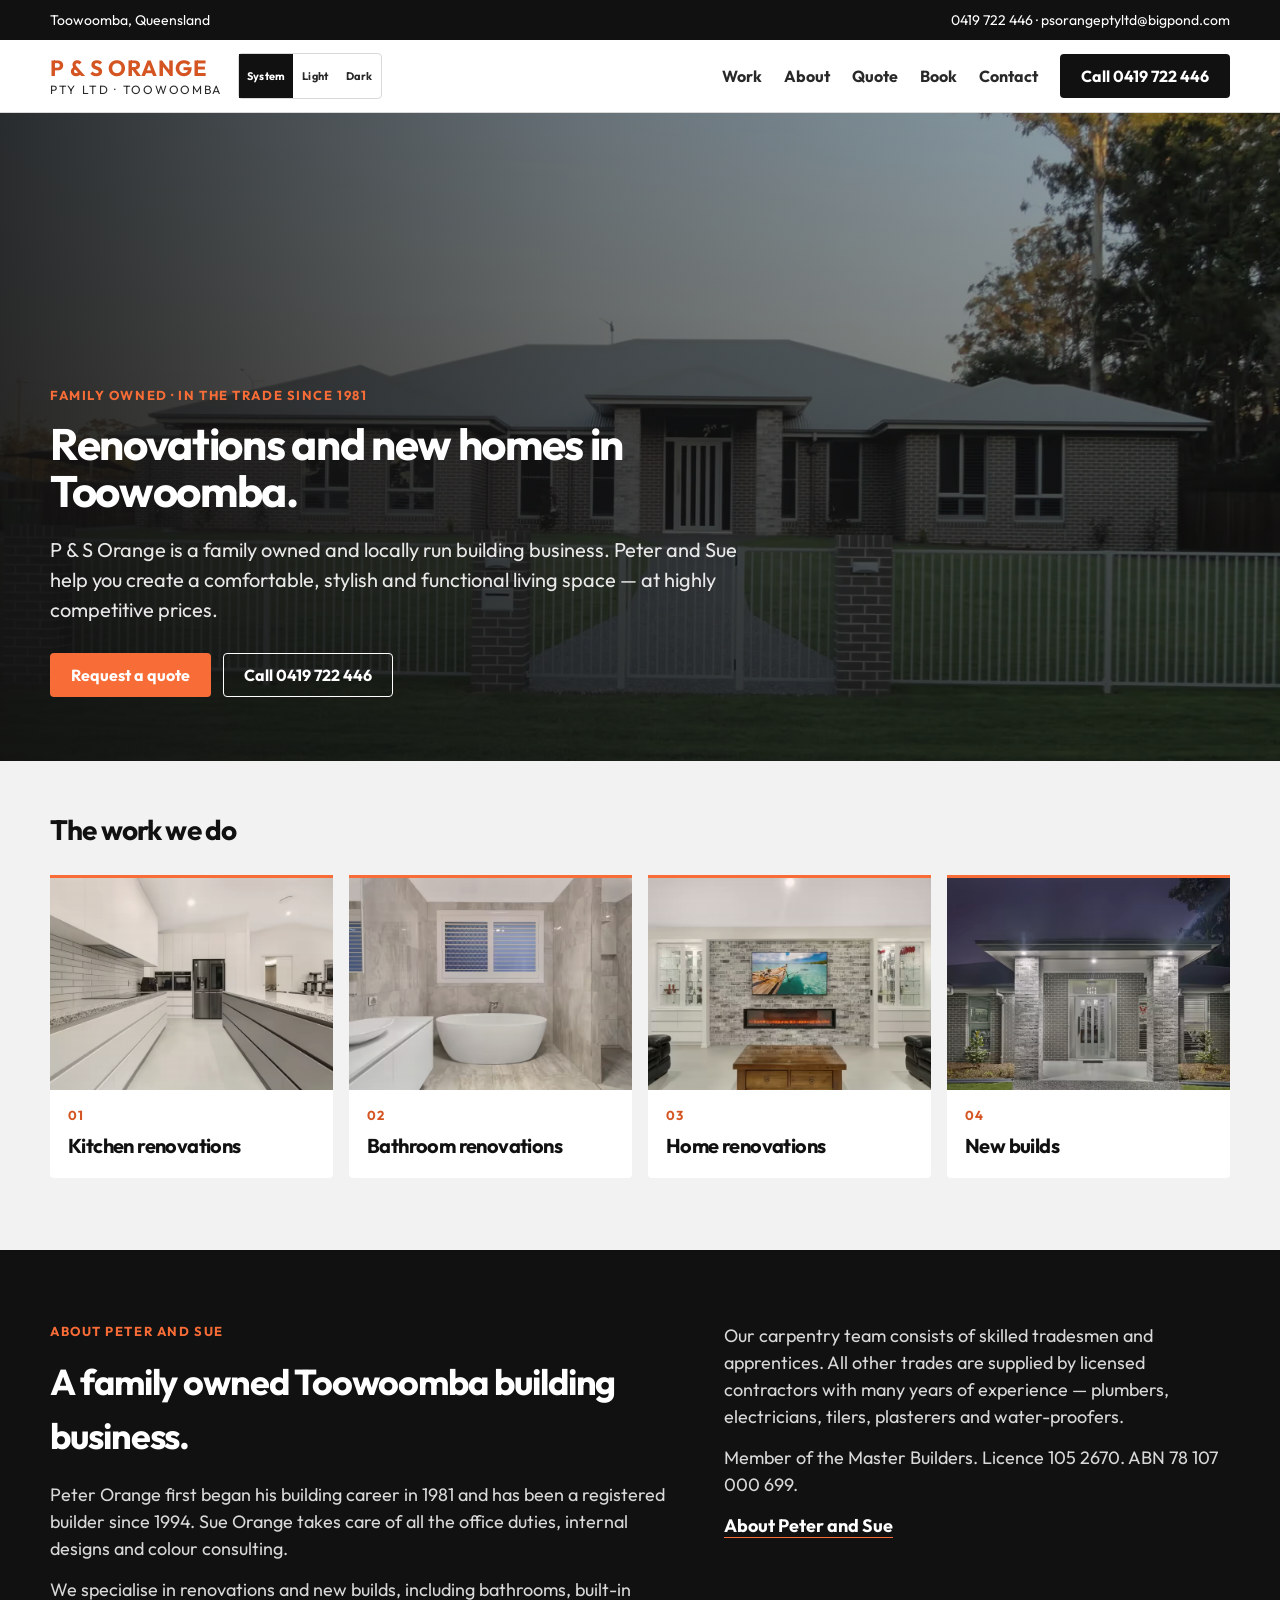
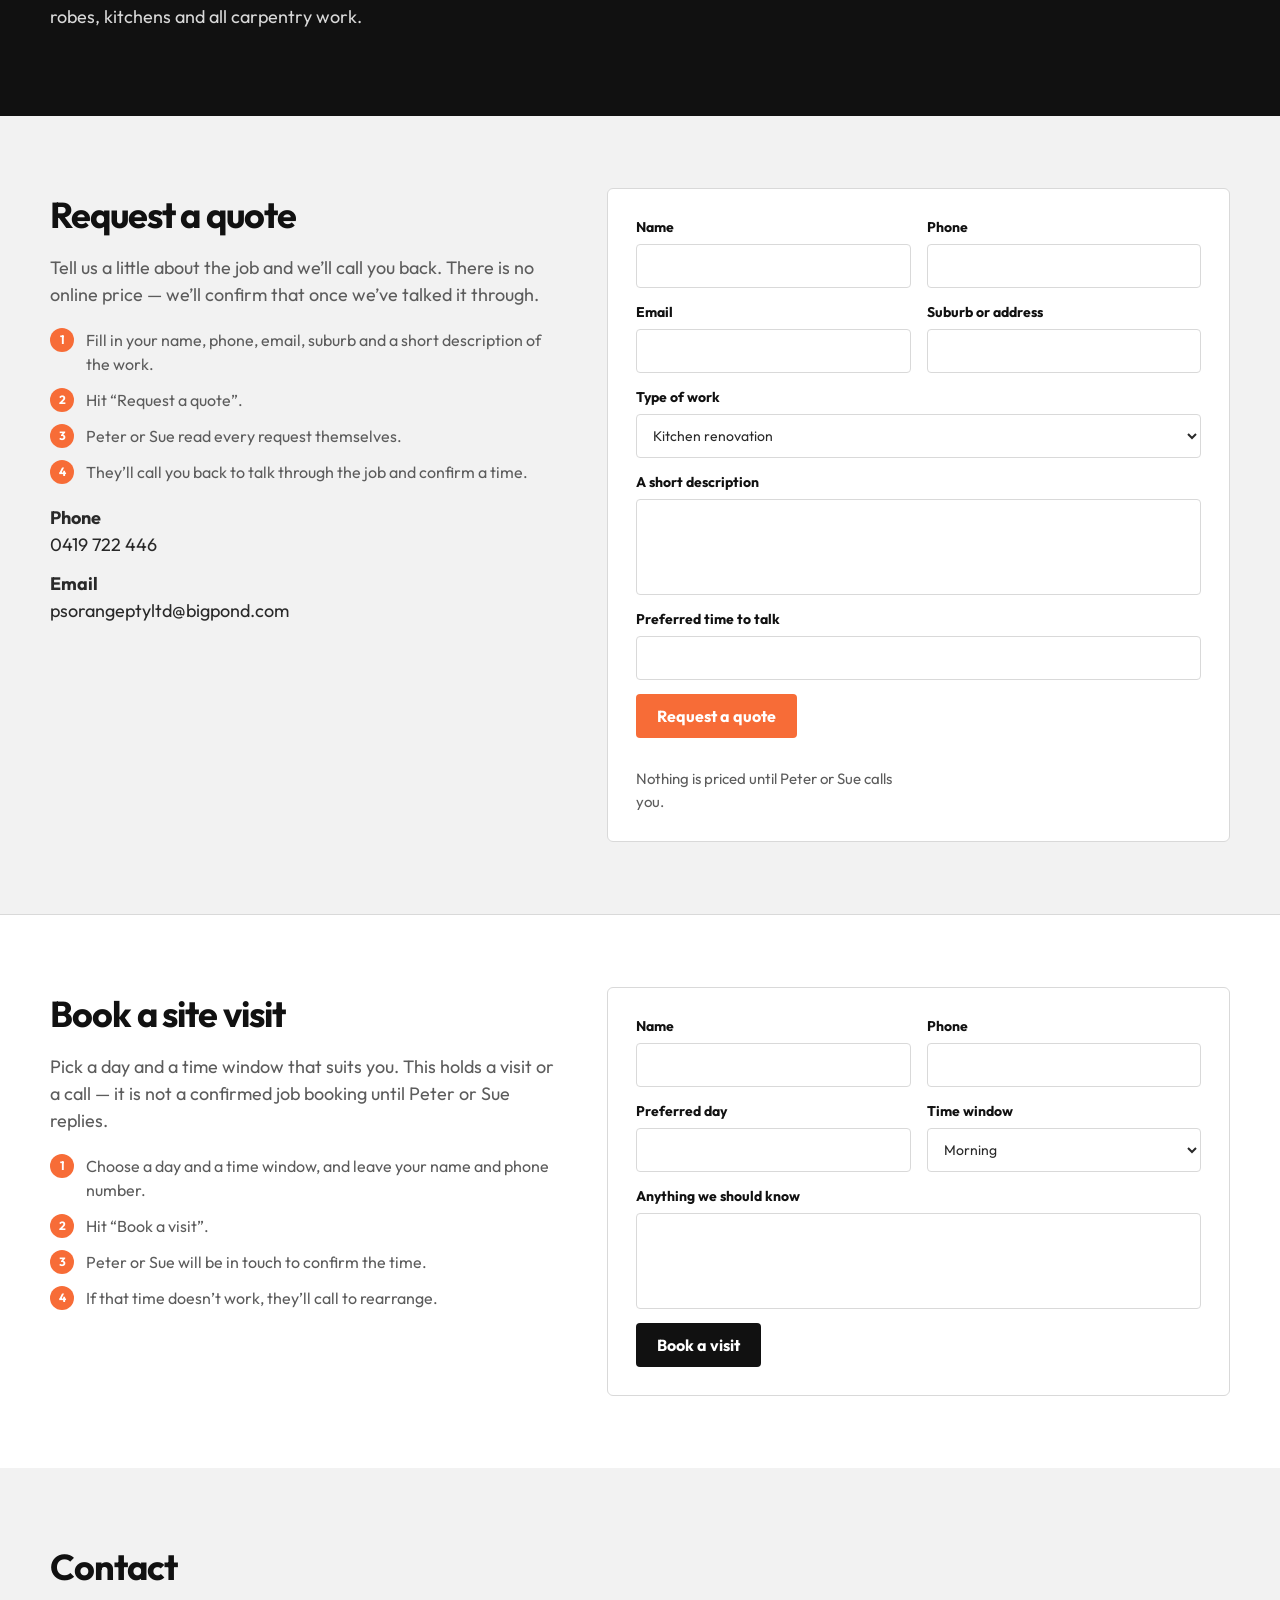
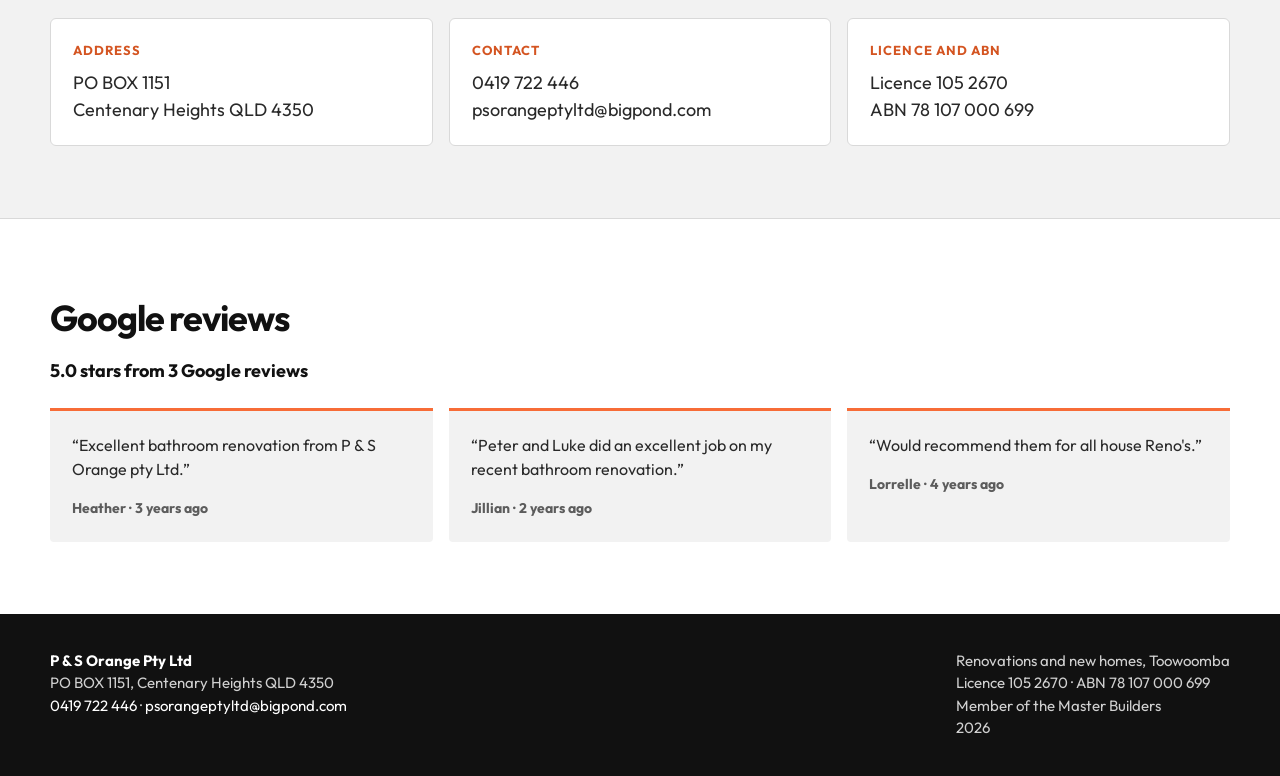
==== commit 9b937159: "Fix quote and booking copy so the static forms do not promise email. Walkthrough and thank-you lines" ====
--- a/index.html
+++ b/index.html
@@ -134,8 +134,8 @@
         <ol class="steps">
           <li data-n="1">Fill in your name, phone, email, suburb and a short description of the work.</li>
           <li data-n="2">Hit “Request a quote”.</li>
-          <li data-n="3">You’ll see a thank-you on this page, and a copy of what you sent arrives in your email.</li>
-          <li data-n="4">The same message goes to Peter and Sue. They’ll call you back to talk through the job and confirm a time.</li>
+          <li data-n="3">Peter or Sue read every request themselves.</li>
+          <li data-n="4">They’ll call you back to talk through the job and confirm a time.</li>
         </ol>
         <p class="contact-line"><strong>Phone</strong><br><a href="tel:+61419722446">0419 722 446</a></p>
         <p class="contact-line"><strong>Email</strong><br><a href="mailto:psorangeptyltd@bigpond.com">psorangeptyltd@bigpond.com</a></p>
@@ -158,11 +158,11 @@
           <label class="full">A short description<textarea name="details" required></textarea></label>
           <label class="full">Preferred time to talk<input type="text" name="when"></label>
           <button class="btn btn-orange submit" type="submit">Request a quote</button>
-          <p class="after-send full">After you hit send, you’ll stay on this page with a short thank-you. Nothing is priced until Peter or Sue calls you.</p>
+          <p class="after-send full">Nothing is priced until Peter or Sue calls you.</p>
         </form>
         <div class="thanks" hidden>
           <h3>Thank you</h3>
-          <p>You’ll stay on this page with a short thank-you. Nothing is priced until Peter or Sue calls you.</p>
+          <p>Thank you for contacting us. We will get back to you as soon as possible.</p>
         </div>
       </div>
     </div>
@@ -176,7 +176,7 @@
         <ol class="steps">
           <li data-n="1">Choose a day and a time window, and leave your name and phone number.</li>
           <li data-n="2">Hit “Book a visit”.</li>
-          <li data-n="3">You’ll get a confirmation email, and the request appears on Peter and Sue’s calendar.</li>
+          <li data-n="3">Peter or Sue will be in touch to confirm the time.</li>
           <li data-n="4">If that time doesn’t work, they’ll call to rearrange.</li>
         </ol>
       </div>
@@ -197,7 +197,7 @@
         </form>
         <div class="thanks" hidden>
           <h3>Thank you</h3>
-          <p>You’ll stay on this page with a short thank-you.</p>
+          <p>Thank you. Peter or Sue will be in touch to confirm the time.</p>
         </div>
       </div>
     </div>
--- a/css/site.css
+++ b/css/site.css
@@ -169,9 +169,10 @@
 .lead { font-size: 20px; color: var(--muted); max-width: 36em; margin-bottom: 28px; }
 .hero-actions { display: flex; flex-wrap: wrap; gap: 12px; }
 
-.tint { position: relative; overflow: hidden; background: var(--sage); }
+.tint { position: relative; overflow: hidden; background: var(--sage); display: block; }
+.tint picture { display: block; width: 100%; height: 100%; }
 .tint img {
-  width: 100%; height: 100%; object-fit: cover;
+  position: absolute; inset: 0; width: 100%; height: 100%; object-fit: cover;
   filter: saturate(0.9) contrast(1.04);
 }
 .tint::after {
@@ -200,7 +201,7 @@
   background: var(--paper); border-top: 3px solid var(--orange);
   border-radius: 0 0 4px 4px; display: block; overflow: hidden;
 }
-.svc .tint { aspect-ratio: 4 / 3; }
+.svc .tint { aspect-ratio: 4 / 3; min-height: 140px; }
 .svc .num { display: block; font-size: 13px; font-weight: 700; color: var(--orange-deep); letter-spacing: 0.08em; margin: 16px 18px 8px; }
 .svc h3 { font-size: 20px; color: var(--heading); line-height: 1.2; padding: 0 18px 20px; }
 
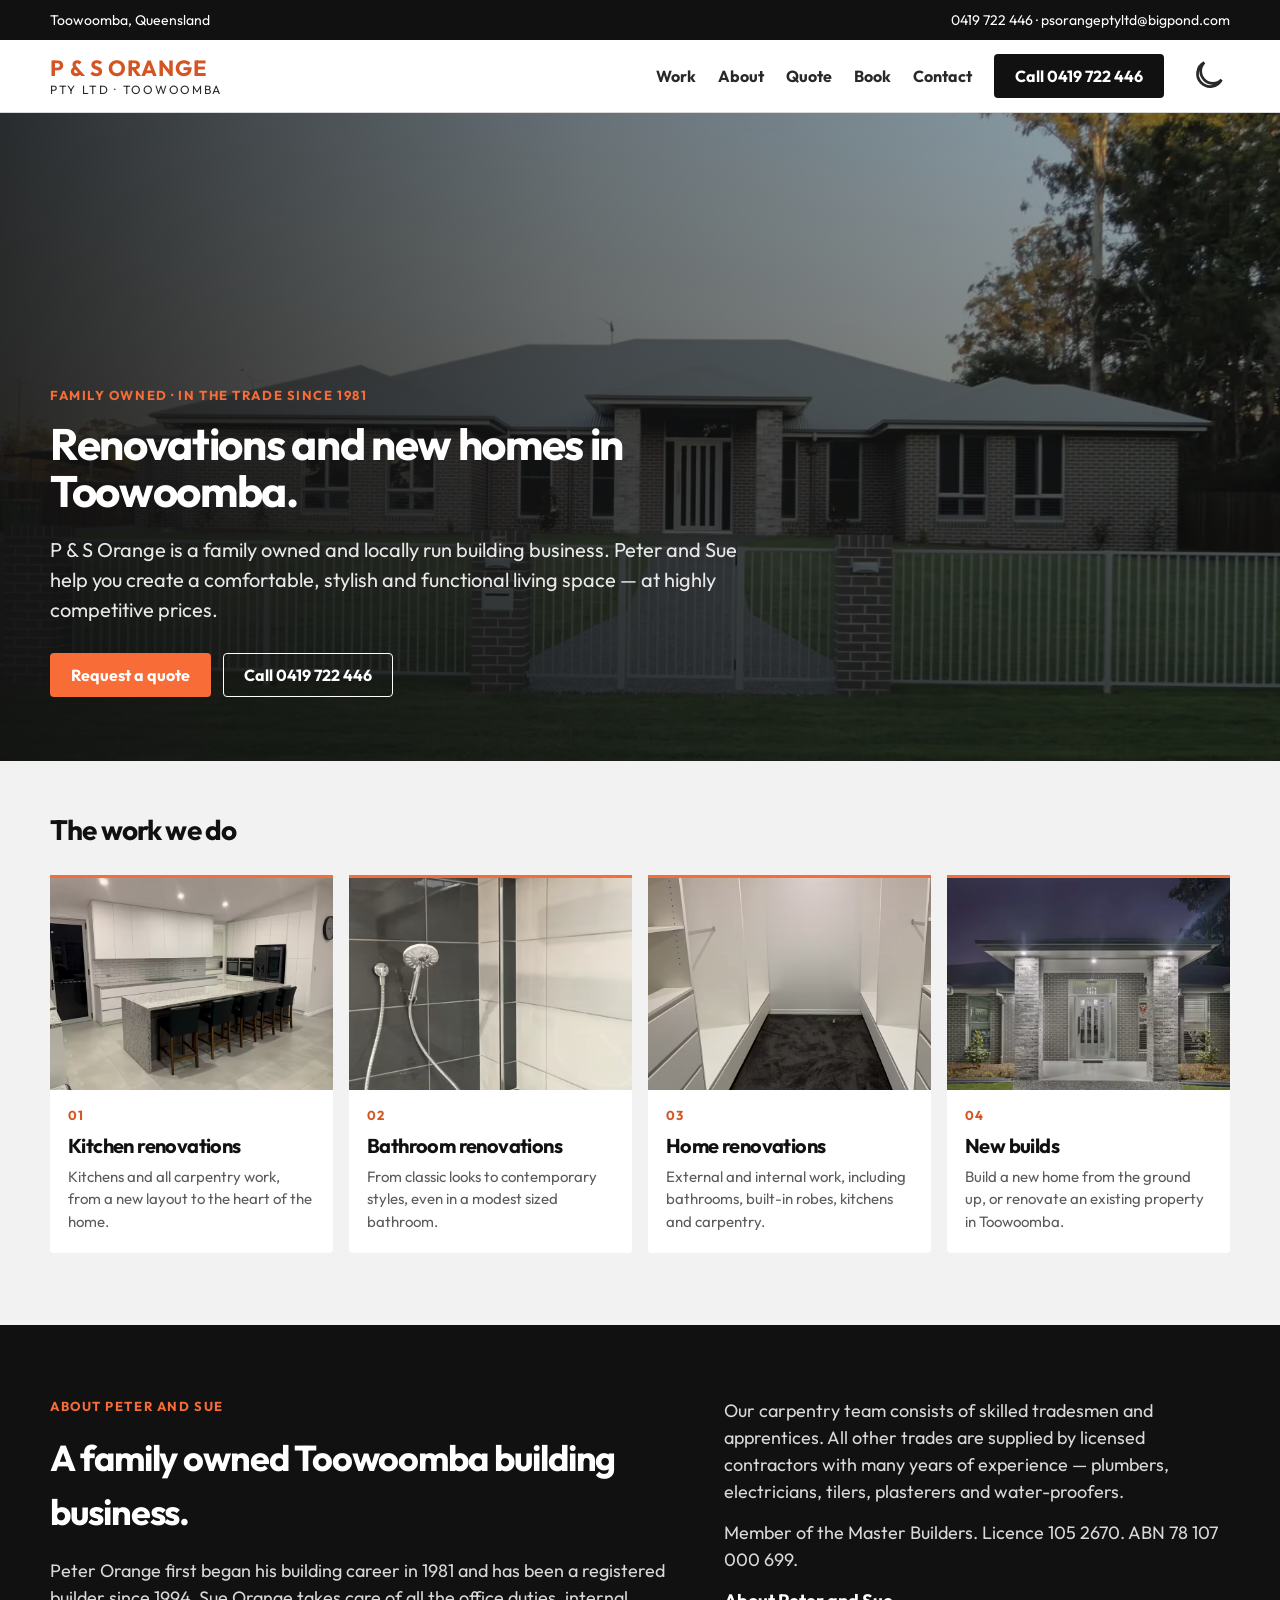
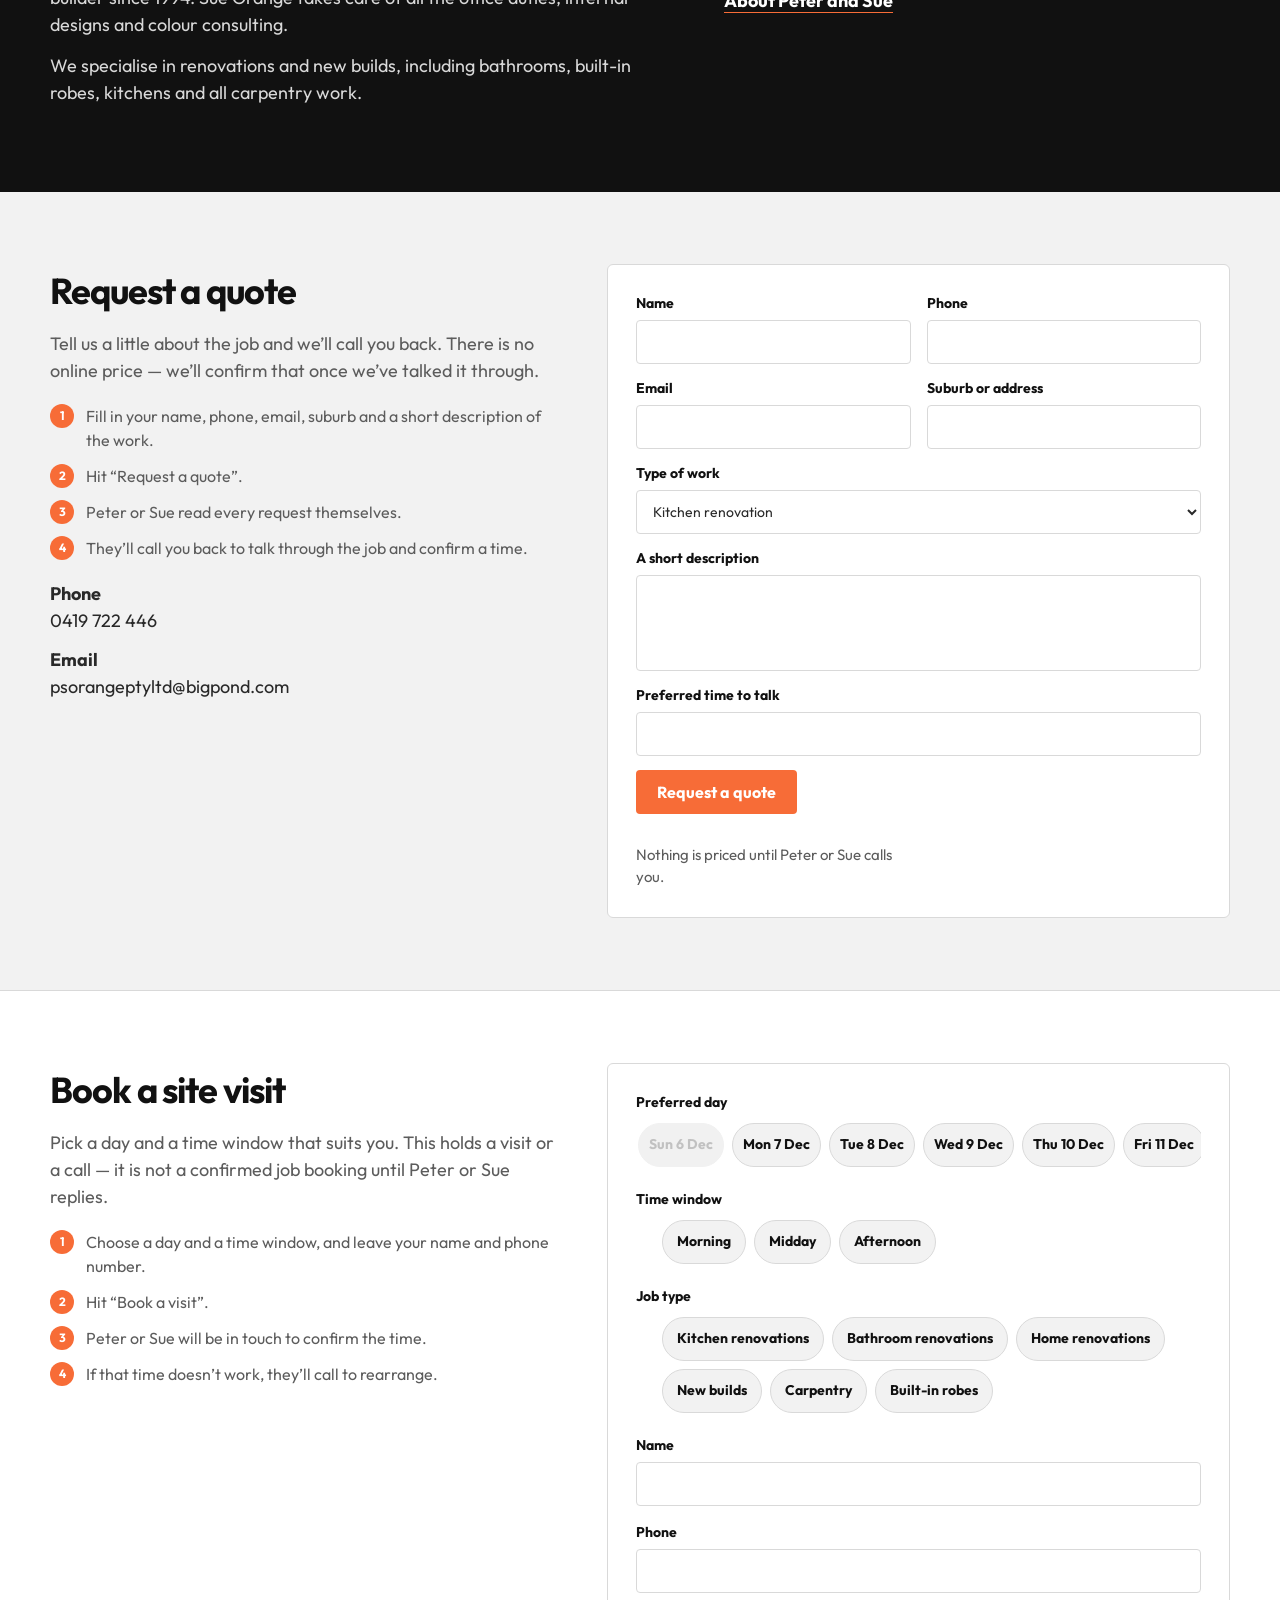
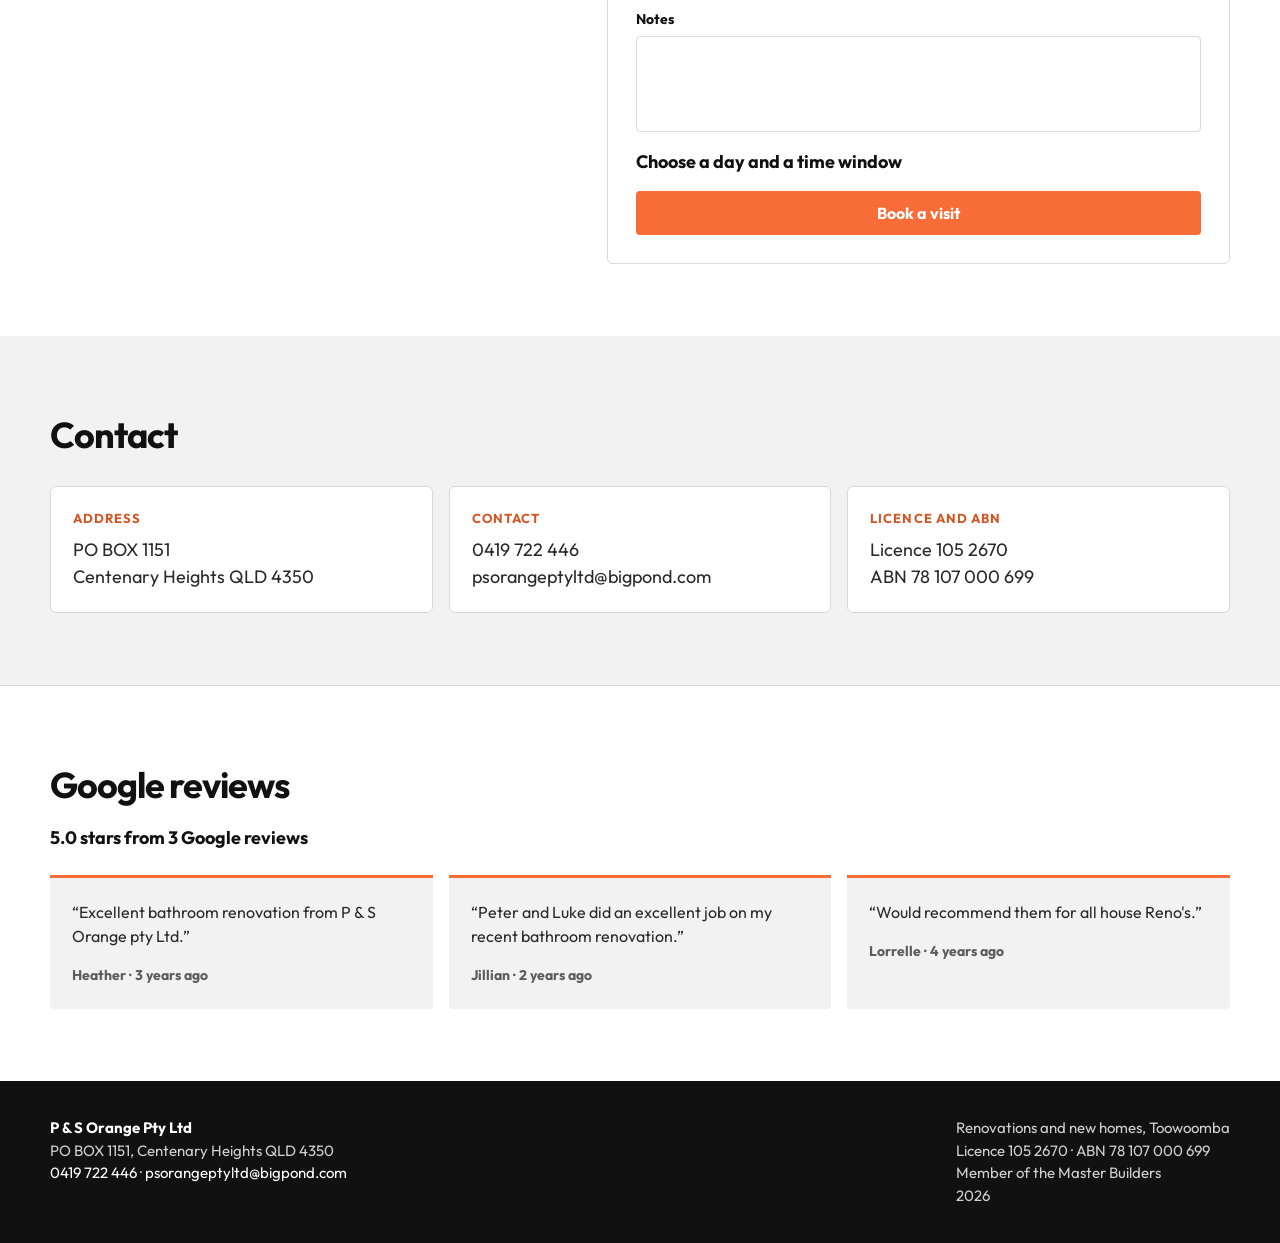
==== commit 3d19f94f: "Rebuild site-visit booking as an accessible date-and-time widget. Replace the basic book form with 1" ====
--- a/index.html
+++ b/index.html
@@ -24,11 +24,6 @@
     <div class="wrap">
       <div class="brand">
         <a class="wordmark" href="index.html">P &amp; S Orange<span>Pty Ltd · Toowoomba</span></a>
-        <div class="theme" role="group" aria-label="Colour theme">
-          <button type="button" data-theme-btn="system" aria-pressed="true">System</button>
-          <button type="button" data-theme-btn="light" aria-pressed="false">Light</button>
-          <button type="button" data-theme-btn="dark" aria-pressed="false">Dark</button>
-        </div>
       </div>
       <nav class="primary" aria-label="Main">
         <a href="work.html">Work</a>
@@ -37,6 +32,10 @@
         <a href="#book">Book</a>
         <a href="contact.html">Contact</a>
         <a class="btn btn-black" href="tel:+61419722446">Call 0419 722 446</a>
+        <button type="button" class="theme-toggle" aria-label="Switch colour theme">
+          <svg class="icon-sun" viewBox="0 0 24 24" fill="none" stroke="currentColor" stroke-width="1.8" aria-hidden="true"><circle cx="12" cy="12" r="4"/><path d="M12 2v2M12 20v2M4.93 4.93l1.41 1.41M17.66 17.66l1.41 1.41M2 12h2M20 12h2M4.93 19.07l1.41-1.41M17.66 6.34l1.41-1.41"/></svg>
+          <svg class="icon-moon" viewBox="0 0 24 24" fill="none" stroke="currentColor" stroke-width="1.8" aria-hidden="true"><path d="M21 14.5A8.5 8.5 0 1 1 9.5 3 7 7 0 0 0 21 14.5z"/></svg>
+        </button>
       </nav>
     </div>
   </header>
@@ -69,32 +68,38 @@
         <a class="svc reveal" href="work.html#kitchen">
           <span class="tint">
             <picture>
-              <source type="image/avif" srcset="images/kitchen-galley-800.avif 800w, images/kitchen-galley-1440.avif 1440w" sizes="(max-width: 900px) 100vw, 280px">
-              <source type="image/webp" srcset="images/kitchen-galley-800.webp 800w, images/kitchen-galley-1440.webp 1440w" sizes="(max-width: 900px) 100vw, 280px">
-              <img src="images/kitchen-galley-800.webp" width="800" height="534" alt="A finished kitchen with stone benches" loading="lazy" decoding="async">
-            </picture>
-          </span>
-          <span class="num">01</span><h3>Kitchen renovations</h3>
+              <source type="image/avif" srcset="images/kitchen-white-800.avif 800w, images/kitchen-white-1440.avif 1440w" sizes="(max-width: 900px) 100vw, 280px">
+              <source type="image/webp" srcset="images/kitchen-white-800.webp 800w, images/kitchen-white-1440.webp 1440w" sizes="(max-width: 900px) 100vw, 280px">
+              <img src="images/kitchen-white-800.webp" width="800" height="600" alt="A white kitchen with a stone island" loading="lazy" decoding="async">
+            </picture>
+          </span>
+          <span class="num">01</span>
+          <h3>Kitchen renovations</h3>
+          <p>Kitchens and all carpentry work, from a new layout to the heart of the home.</p>
         </a>
         <a class="svc reveal" href="work.html#bathroom">
           <span class="tint">
             <picture>
-              <source type="image/avif" srcset="images/bath-freestanding-800.avif 800w, images/bath-freestanding-1440.avif 1440w" sizes="(max-width: 900px) 100vw, 280px">
-              <source type="image/webp" srcset="images/bath-freestanding-800.webp 800w, images/bath-freestanding-1440.webp 1440w" sizes="(max-width: 900px) 100vw, 280px">
-              <img src="images/bath-freestanding-800.webp" width="800" height="544" alt="A bathroom with a freestanding bath" loading="lazy" decoding="async">
-            </picture>
-          </span>
-          <span class="num">02</span><h3>Bathroom renovations</h3>
+              <source type="image/avif" srcset="images/bath-shower-800.avif 800w, images/bath-shower-1440.avif 1440w" sizes="(max-width: 900px) 100vw, 280px">
+              <source type="image/webp" srcset="images/bath-shower-800.webp 800w, images/bath-shower-1440.webp 1440w" sizes="(max-width: 900px) 100vw, 280px">
+              <img src="images/bath-shower-800.webp" width="800" height="1066" alt="A shower with a rain head and tiled niche" loading="lazy" decoding="async">
+            </picture>
+          </span>
+          <span class="num">02</span>
+          <h3>Bathroom renovations</h3>
+          <p>From classic looks to contemporary styles, even in a modest sized bathroom.</p>
         </a>
         <a class="svc reveal" href="work.html#home">
           <span class="tint">
             <picture>
-              <source type="image/avif" srcset="images/living-800.avif 800w, images/living-1440.avif 1440w" sizes="(max-width: 900px) 100vw, 280px">
-              <source type="image/webp" srcset="images/living-800.webp 800w, images/living-1440.webp 1440w" sizes="(max-width: 900px) 100vw, 280px">
-              <img src="images/living-800.webp" width="800" height="534" alt="A living room with a brick feature wall" loading="lazy" decoding="async">
-            </picture>
-          </span>
-          <span class="num">03</span><h3>Home renovations</h3>
+              <source type="image/avif" srcset="images/robe-800.avif 800w, images/robe-1440.avif 1440w" sizes="(max-width: 900px) 100vw, 280px">
+              <source type="image/webp" srcset="images/robe-800.webp 800w, images/robe-1440.webp 1440w" sizes="(max-width: 900px) 100vw, 280px">
+              <img src="images/robe-800.webp" width="800" height="1066" alt="Built-in robes" loading="lazy" decoding="async">
+            </picture>
+          </span>
+          <span class="num">03</span>
+          <h3>Home renovations</h3>
+          <p>External and internal work, including bathrooms, built-in robes, kitchens and carpentry.</p>
         </a>
         <a class="svc reveal" href="work.html#new-builds">
           <span class="tint">
@@ -104,7 +109,9 @@
               <img src="images/house-entry-800.webp" width="800" height="534" alt="The entry of a new brick home" loading="lazy" decoding="async">
             </picture>
           </span>
-          <span class="num">04</span><h3>New builds</h3>
+          <span class="num">04</span>
+          <h3>New builds</h3>
+          <p>Build a new home from the ground up, or renovate an existing property in Toowoomba.</p>
         </a>
       </div>
     </div>
@@ -181,19 +188,38 @@
         </ol>
       </div>
       <div>
-        <form class="js-form" id="book-form">
-          <label>Name<input type="text" name="b-name" autocomplete="name" required></label>
-          <label>Phone<input type="tel" name="b-phone" autocomplete="tel" required></label>
-          <label>Preferred day<input type="text" name="b-day" required></label>
-          <label>Time window
-            <select name="b-window">
-              <option>Morning</option>
-              <option>Afternoon</option>
-              <option>Either</option>
-            </select>
-          </label>
-          <label class="full">Anything we should know<textarea name="b-notes"></textarea></label>
-          <button class="btn btn-black submit" type="submit">Book a visit</button>
+        <form class="js-book book-widget" id="book-form" novalidate>
+          <fieldset class="book-set">
+            <legend>Preferred day</legend>
+            <div class="chip-row" data-dates role="radiogroup" aria-label="Preferred day"></div>
+            <p class="field-err" data-err="date" role="alert">Choose a weekday.</p>
+          </fieldset>
+          <fieldset class="book-set">
+            <legend>Time window</legend>
+            <div class="chip-row wrap" role="radiogroup" aria-label="Time window">
+              <label class="chip"><input type="radio" name="b-window" value="Morning"><span>Morning</span></label>
+              <label class="chip"><input type="radio" name="b-window" value="Midday"><span>Midday</span></label>
+              <label class="chip"><input type="radio" name="b-window" value="Afternoon"><span>Afternoon</span></label>
+            </div>
+            <p class="field-err" data-err="time" role="alert">Choose a time window.</p>
+          </fieldset>
+          <fieldset class="book-set">
+            <legend>Job type</legend>
+            <div class="chip-row wrap" role="radiogroup" aria-label="Job type">
+              <label class="chip"><input type="radio" name="b-job" value="Kitchen renovations"><span>Kitchen renovations</span></label>
+              <label class="chip"><input type="radio" name="b-job" value="Bathroom renovations"><span>Bathroom renovations</span></label>
+              <label class="chip"><input type="radio" name="b-job" value="Home renovations"><span>Home renovations</span></label>
+              <label class="chip"><input type="radio" name="b-job" value="New builds"><span>New builds</span></label>
+              <label class="chip"><input type="radio" name="b-job" value="Carpentry"><span>Carpentry</span></label>
+              <label class="chip"><input type="radio" name="b-job" value="Built-in robes"><span>Built-in robes</span></label>
+            </div>
+          </fieldset>
+          <label>Name<input type="text" name="b-name" id="b-name" autocomplete="name"></label>
+          <label>Phone<input type="tel" name="b-phone" id="b-phone" autocomplete="tel" inputmode="tel" aria-describedby="book-phone-err"></label>
+          <p class="field-err" data-err="phone" id="book-phone-err" role="alert">Enter a phone number.</p>
+          <label>Notes<textarea name="b-notes" id="b-notes"></textarea></label>
+          <p class="book-summary" data-summary aria-live="polite">Choose a day and a time window</p>
+          <button class="btn btn-orange submit" type="submit">Book a visit</button>
         </form>
         <div class="thanks" hidden>
           <h3>Thank you</h3>
--- a/css/site.css
+++ b/css/site.css
@@ -130,18 +130,33 @@
   letter-spacing: 0.14em; color: var(--ink); margin-top: 2px;
 }
 
-.theme {
-  display: inline-flex; border: 1px solid var(--line); border-radius: 4px; flex-shrink: 0;
-}
-.theme button {
-  min-height: 44px; min-width: 44px; padding: 0 8px;
-  font-family: inherit; font-size: 11px; font-weight: 700; letter-spacing: 0.02em;
-  background: transparent; color: var(--ink); border: 0; cursor: pointer;
-}
-.theme button[aria-pressed="true"] { background: var(--black); color: #fff; }
+.theme-toggle {
+  position: relative;
+  width: 44px; height: 44px; min-width: 44px; min-height: 44px;
+  border: 0; background: transparent; color: var(--ink); cursor: pointer;
+  flex-shrink: 0; padding: 0;
+}
+.theme-toggle svg {
+  position: absolute; top: 4px; left: 4px; width: 36px; height: 36px;
+}
+.theme-toggle .icon-sun { display: none; }
+.theme-toggle .icon-moon { display: block; }
+@media (prefers-color-scheme: dark) {
+  html:not([data-theme="light"]) .theme-toggle .icon-sun { display: block; }
+  html:not([data-theme="light"]) .theme-toggle .icon-moon { display: none; }
+}
+html[data-theme="dark"] .theme-toggle .icon-sun { display: block; }
+html[data-theme="dark"] .theme-toggle .icon-moon { display: none; }
+html[data-theme="light"] .theme-toggle .icon-sun { display: none; }
+html[data-theme="light"] .theme-toggle .icon-moon { display: block; }
 
 nav.primary { display: flex; align-items: center; gap: 22px; font-weight: 700; font-size: 16px; flex-shrink: 0; }
 nav.primary a:hover, nav.primary a[aria-current="page"] { color: var(--orange); }
+
+:focus-visible {
+  outline: 2px solid var(--orange);
+  outline-offset: 2px;
+}
 
 .hero-bleed {
   position: relative; min-height: min(72vh, 720px);
@@ -203,7 +218,8 @@
 }
 .svc .tint { aspect-ratio: 4 / 3; min-height: 140px; }
 .svc .num { display: block; font-size: 13px; font-weight: 700; color: var(--orange-deep); letter-spacing: 0.08em; margin: 16px 18px 8px; }
-.svc h3 { font-size: 20px; color: var(--heading); line-height: 1.2; padding: 0 18px 20px; }
+.svc h3 { font-size: 20px; color: var(--heading); line-height: 1.2; padding: 0 18px 8px; }
+.svc p { font-size: 15px; color: var(--muted); font-weight: 400; padding: 0 18px 20px; }
 
 .about { background: var(--black); color: #fff; padding: 72px 0; }
 .about-grid { display: grid; grid-template-columns: 1.1fr 0.9fr; gap: 56px; }
@@ -230,6 +246,7 @@
   background: var(--paper); border: 1px solid var(--line); padding: 28px;
   display: grid; grid-template-columns: 1fr 1fr; gap: 14px 16px; border-radius: 6px;
 }
+form[hidden], .thanks[hidden] { display: none !important; }
 form label { display: flex; flex-direction: column; gap: 6px; font-size: 14px; font-weight: 700; color: var(--heading); }
 form label.full { grid-column: 1 / -1; }
 form input, form select, form textarea {
@@ -239,11 +256,55 @@
 form textarea { min-height: 96px; resize: none; }
 form .submit { grid-column: 1 / -1; justify-self: start; }
 .after-send { margin-top: 16px; font-size: 15px; color: var(--muted); font-weight: 400; }
+
+form.book-widget { grid-template-columns: 1fr; gap: 16px; }
+form.book-widget .submit { width: 100%; justify-self: stretch; }
+.book-set { border: 0; min-width: 0; padding: 0; margin: 0; }
+.book-set legend {
+  font-size: 14px; font-weight: 700; color: var(--heading); margin-bottom: 8px;
+}
+.chip-row {
+  display: flex; gap: 8px; overflow-x: auto; padding: 2px 2px 6px;
+  -webkit-overflow-scrolling: touch;
+}
+.chip-row.wrap { flex-wrap: wrap; overflow: visible; }
+.chip { position: relative; display: block; flex-shrink: 0; cursor: pointer; }
+.chip input {
+  position: absolute; inset: 0; opacity: 0; margin: 0; padding: 0;
+  min-height: 0; border: 0; cursor: pointer; width: 100%; height: 100%;
+  appearance: none;
+}
+.chip span {
+  display: flex; align-items: center; justify-content: center;
+  min-height: 44px; padding: 0 14px; border: 1.5px solid var(--line);
+  border-radius: 999px; background: var(--mist); color: var(--heading);
+  font-weight: 700; font-size: 14px; white-space: nowrap;
+}
+.date-chip span {
+  flex-direction: column; min-width: 76px; line-height: 1.2; padding: 8px 10px; text-align: center;
+}
+.chip input:checked + span {
+  background: var(--orange); color: #fff; border-color: var(--orange);
+}
+.chip input:disabled + span {
+  opacity: 0.38; background: var(--line); color: var(--muted); cursor: not-allowed;
+}
+.chip input:focus-visible + span {
+  outline: 2px solid var(--orange); outline-offset: 2px;
+}
+.field-err { display: none; color: #B42318; font-size: 14px; font-weight: 400; margin-top: 6px; }
+.field-err.show { display: block; }
+html[data-theme="dark"] .field-err { color: #FF8A7A; }
+@media (prefers-color-scheme: dark) {
+  html:not([data-theme="light"]) .field-err { color: #FF8A7A; }
+}
+.book-summary { font-weight: 700; color: var(--heading); min-height: 24px; }
 .contact-line { margin-top: 20px; }
 .contact-line + .contact-line { margin-top: 12px; }
 
 .thanks {
   background: var(--paper); border: 1px solid var(--line); padding: 28px; border-radius: 6px;
+  scroll-margin-top: 96px;
 }
 .thanks h3 { font-size: 22px; color: var(--heading); margin-bottom: 10px; }
 .thanks p { color: var(--muted); }
@@ -352,9 +413,8 @@
   header.site .wrap { flex-wrap: wrap; min-height: 0; padding: 10px 0 8px; gap: 8px; }
   .brand { width: 100%; justify-content: space-between; }
   .wordmark { font-size: 18px; }
-  .theme button { padding: 0 6px; font-size: 10px; }
-  nav.primary { width: 100%; gap: 0; justify-content: space-between; font-size: 15px; }
-  nav.primary a { min-height: 44px; display: inline-flex; align-items: center; padding: 0 4px; }
+  nav.primary { width: 100%; gap: 0; justify-content: space-between; font-size: 14px; }
+  nav.primary a { min-height: 44px; display: inline-flex; align-items: center; padding: 0 2px; }
   nav.primary .btn { display: none; }
   .hero-bleed { min-height: 70vh; }
   .hero-bleed .wrap { width: calc(100% - 32px); margin-left: 16px; padding: 40px 0 32px; }
@@ -370,7 +430,5 @@
 }
 
 @media (max-width: 360px) {
-  .brand { flex-direction: column; align-items: stretch; gap: 8px; }
-  .theme { width: 100%; }
-  .theme button { flex: 1; }
-}
+  .brand { width: 100%; }
+}
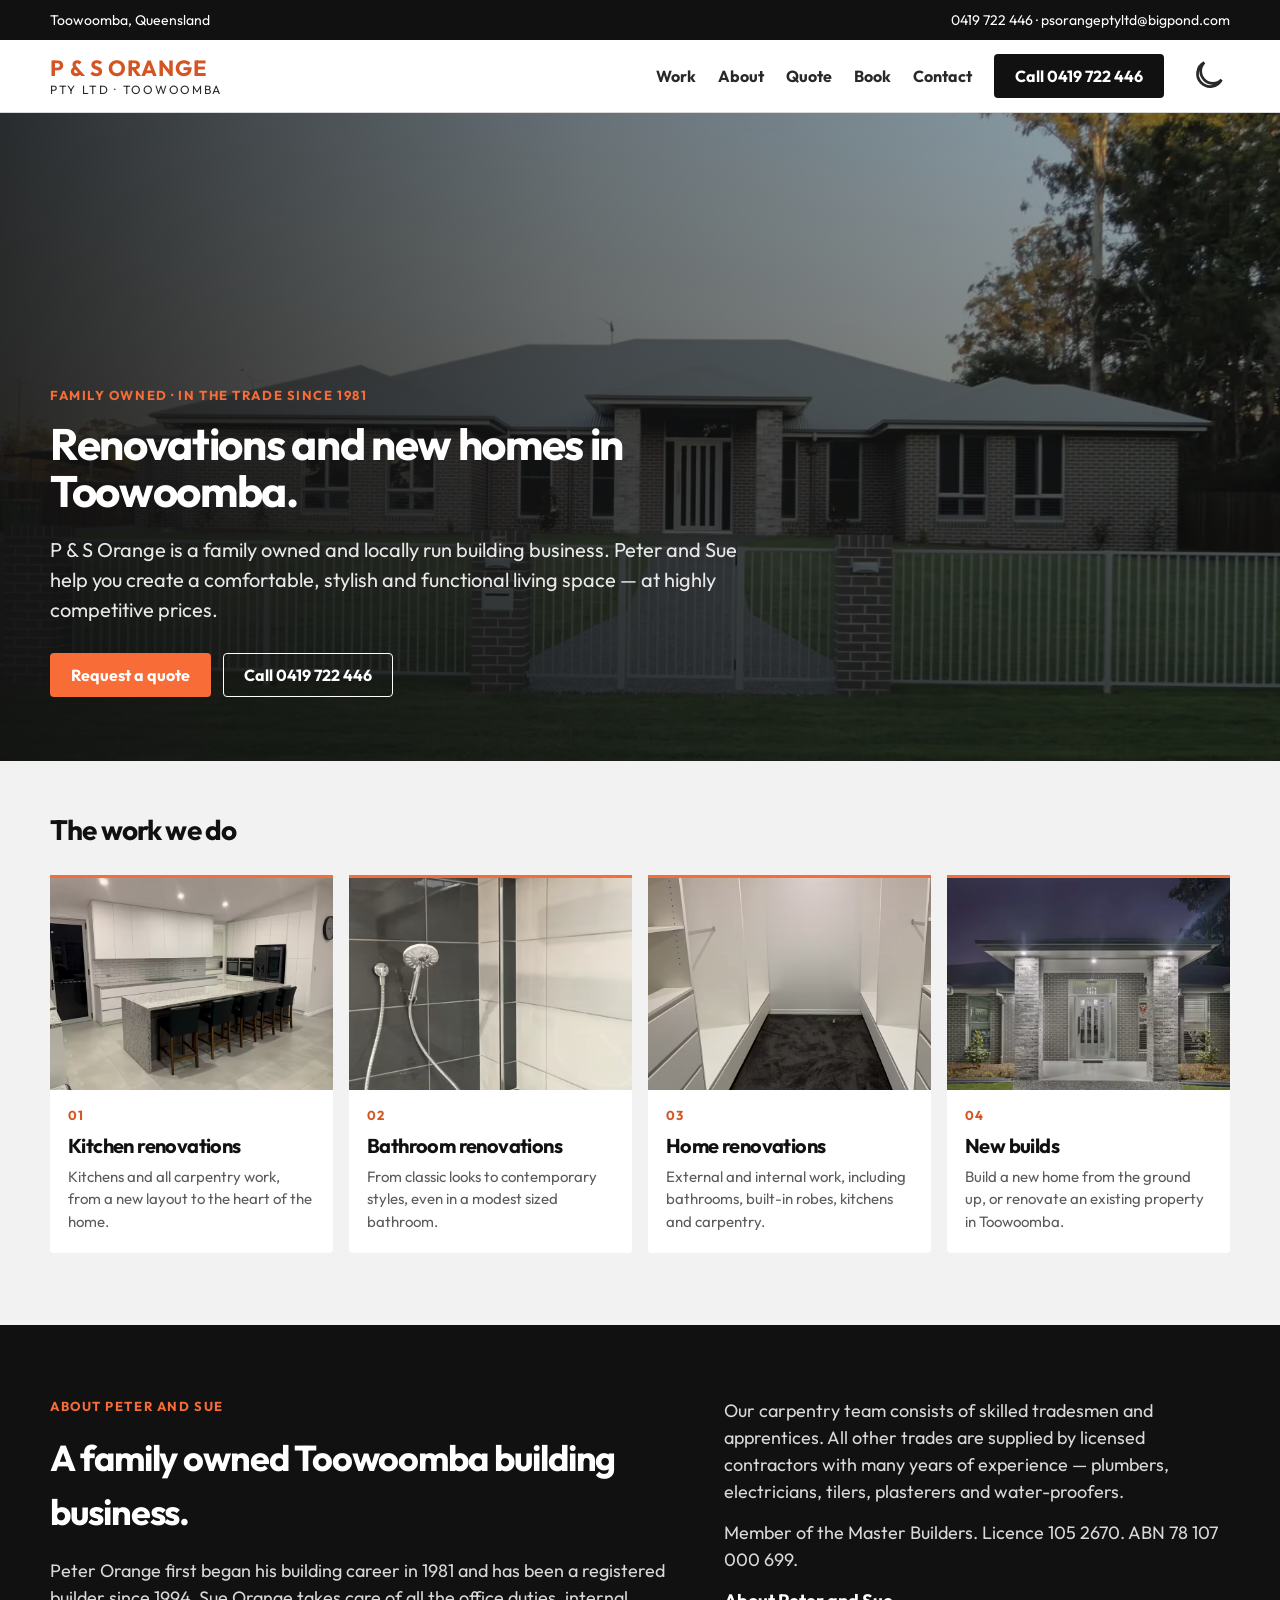
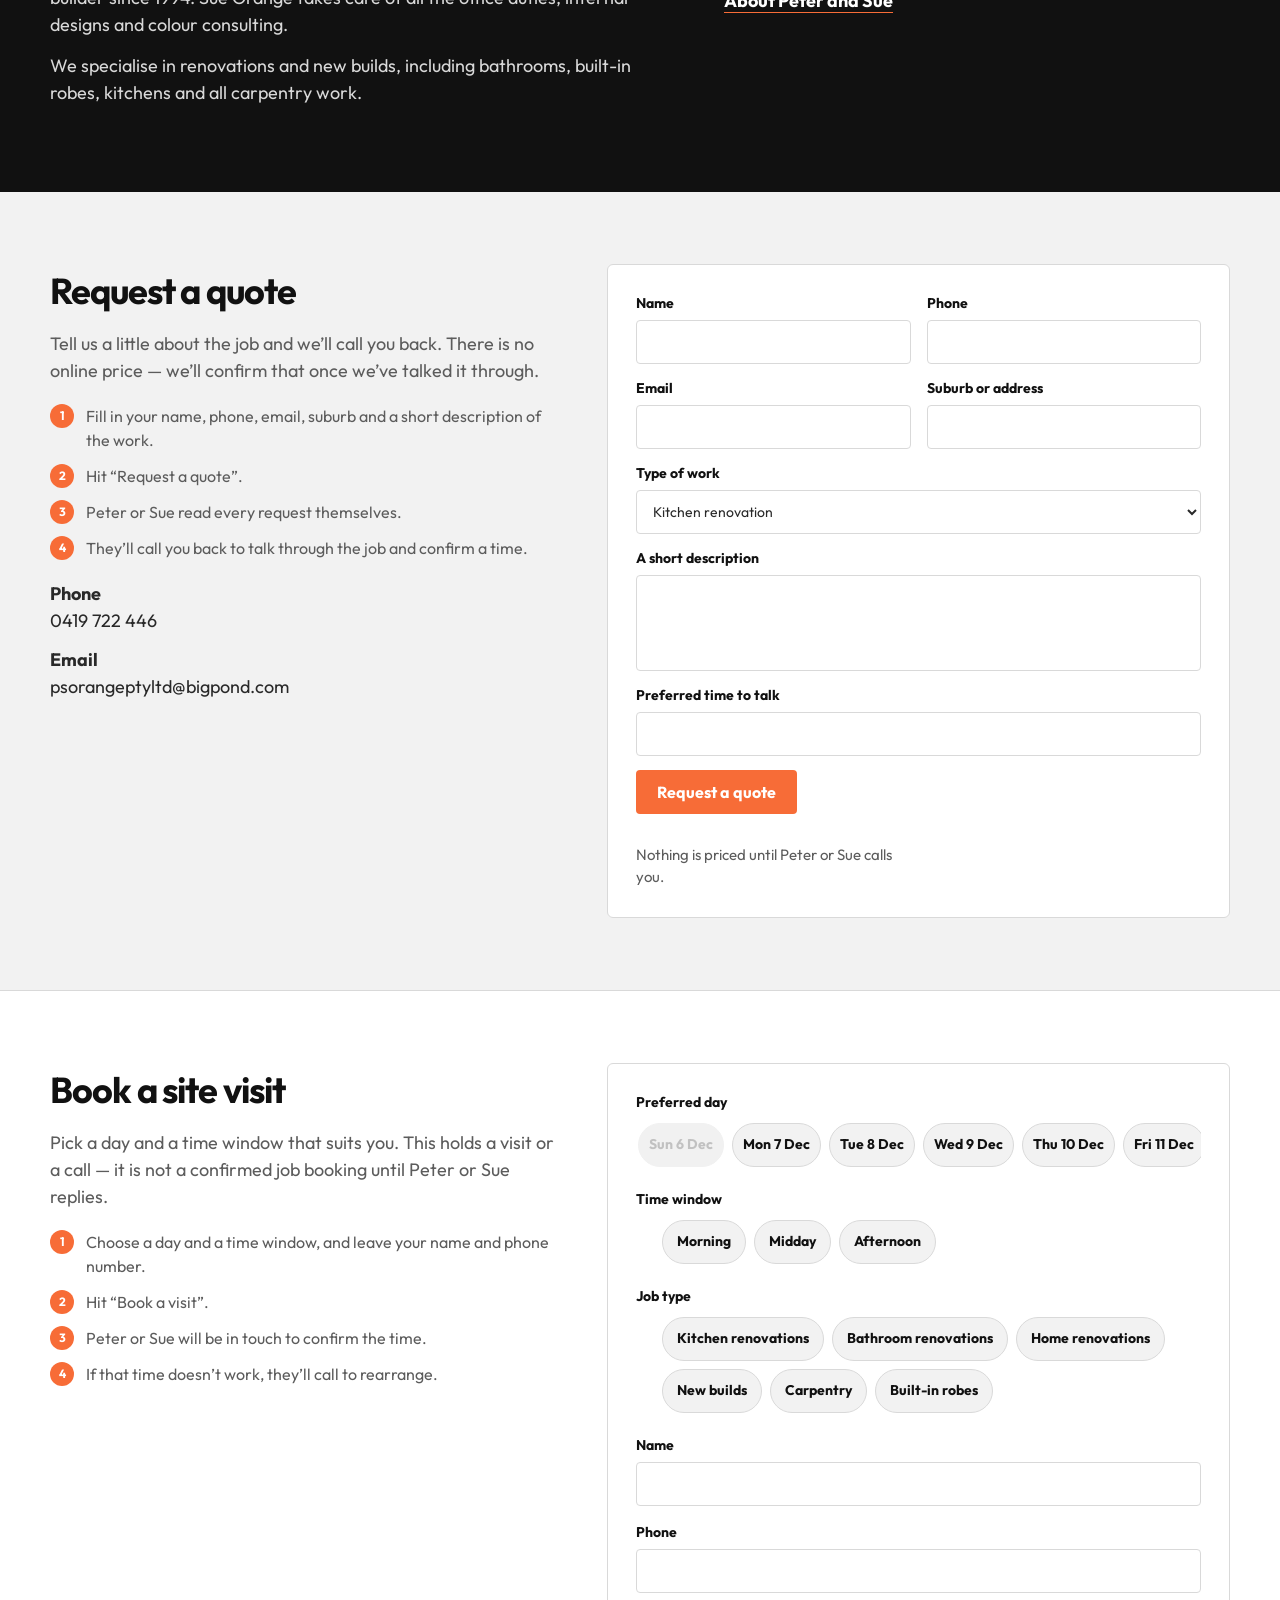
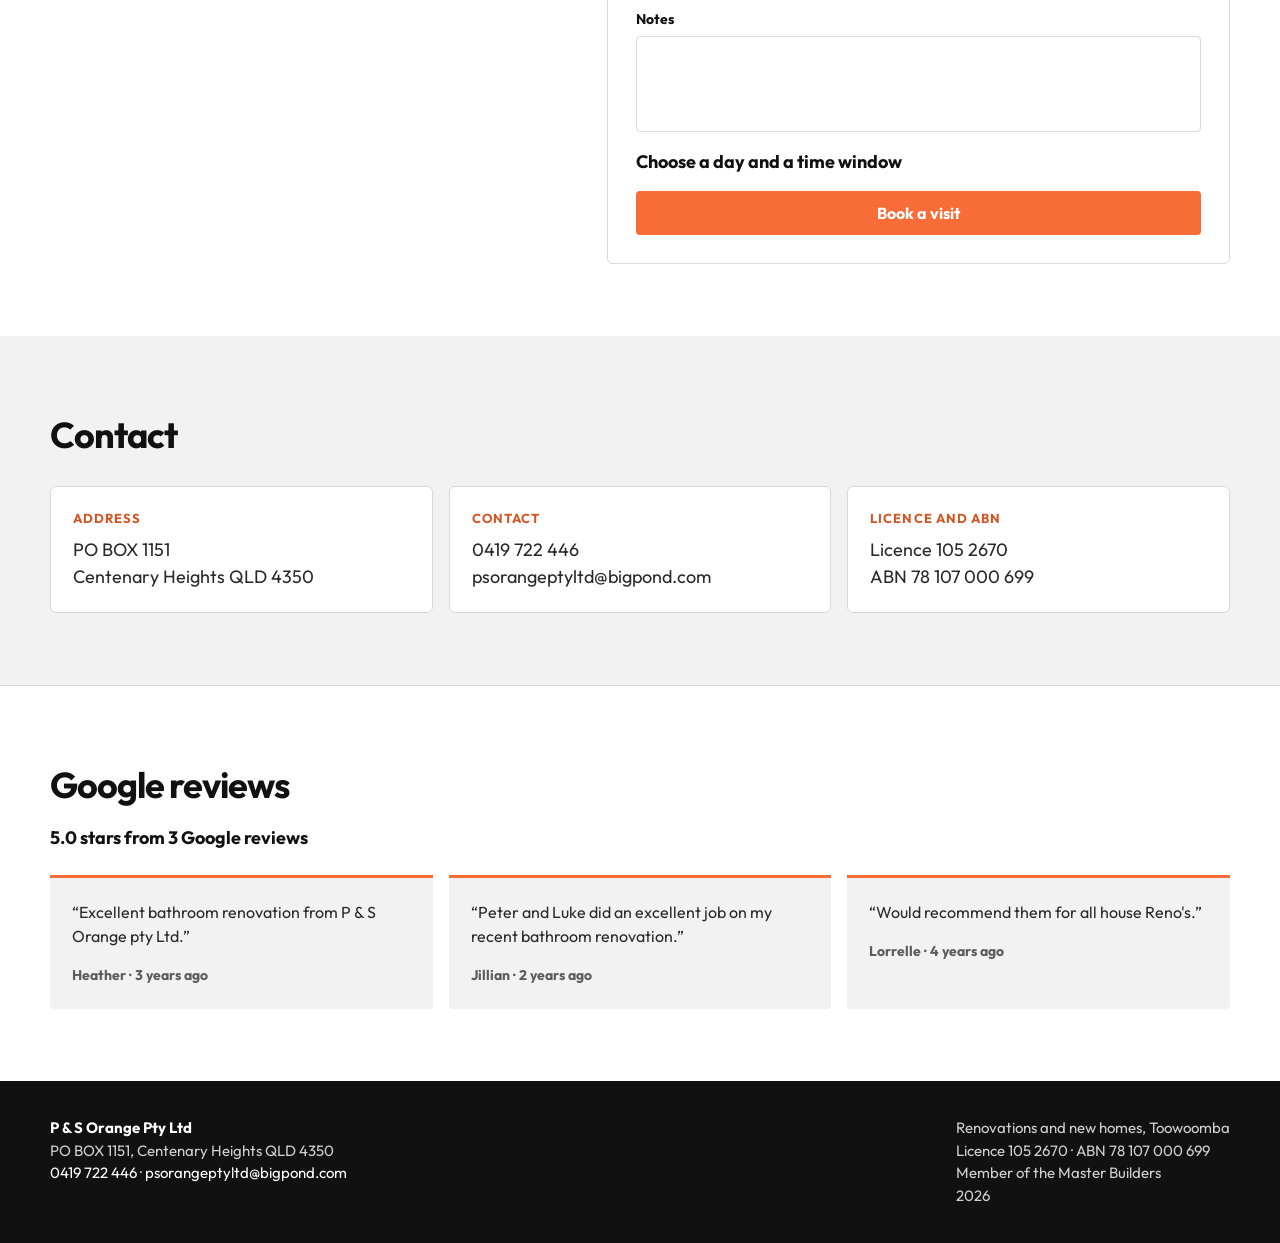
==== commit 09473232: "Polish theme label, phone hero framing, and sticky-header anchor offset. Set the theme control label" ====
--- a/index.html
+++ b/index.html
@@ -32,7 +32,7 @@
         <a href="#book">Book</a>
         <a href="contact.html">Contact</a>
         <a class="btn btn-black" href="tel:+61419722446">Call 0419 722 446</a>
-        <button type="button" class="theme-toggle" aria-label="Switch colour theme">
+        <button type="button" class="theme-toggle" aria-label="Switch light/dark">
           <svg class="icon-sun" viewBox="0 0 24 24" fill="none" stroke="currentColor" stroke-width="1.8" aria-hidden="true"><circle cx="12" cy="12" r="4"/><path d="M12 2v2M12 20v2M4.93 4.93l1.41 1.41M17.66 17.66l1.41 1.41M2 12h2M20 12h2M4.93 19.07l1.41-1.41M17.66 6.34l1.41-1.41"/></svg>
           <svg class="icon-moon" viewBox="0 0 24 24" fill="none" stroke="currentColor" stroke-width="1.8" aria-hidden="true"><path d="M21 14.5A8.5 8.5 0 1 1 9.5 3 7 7 0 0 0 21 14.5z"/></svg>
         </button>
--- a/css/site.css
+++ b/css/site.css
@@ -32,7 +32,10 @@
   --input-bg: #FFFFFF;
   --photo-stripe: rgba(41, 41, 41, 0.04);
   color-scheme: light;
-}
+  --header-h: 73px;
+}
+
+[id] { scroll-margin-top: calc(var(--header-h) + 16px); }
 
 @media (prefers-color-scheme: dark) {
   html:not([data-theme="light"]) {
@@ -416,8 +419,17 @@
   nav.primary { width: 100%; gap: 0; justify-content: space-between; font-size: 14px; }
   nav.primary a { min-height: 44px; display: inline-flex; align-items: center; padding: 0 2px; }
   nav.primary .btn { display: none; }
-  .hero-bleed { min-height: 70vh; }
-  .hero-bleed .wrap { width: calc(100% - 32px); margin-left: 16px; padding: 40px 0 32px; }
+  :root { --header-h: 106px; }
+  .hero-bleed { min-height: 72svh; height: 72svh; }
+  .hero-media img {
+    object-position: 50% 70%;
+    transform: scale(1.62);
+    transform-origin: 50% 68%;
+  }
+  .hero-overlay {
+    background: linear-gradient(180deg, rgba(17,17,17,0) 0%, rgba(17,17,17,0) 45%, rgba(17,17,17,.5) 78%, rgba(17,17,17,.78) 100%);
+  }
+  .hero-bleed .wrap { width: calc(100% - 32px); margin-left: 16px; padding: 28px 0 28px; }
   .hero-grid, .about-grid, .quote-grid, .book-grid, .svc-grid, .contact-grid, .rev-grid { grid-template-columns: 1fr; }
   .bento { grid-template-columns: 1fr 1fr; grid-auto-rows: 110px; }
   .bento a:nth-child(1), .bento a:nth-child(2), .bento a:nth-child(5) { grid-column: span 2; grid-row: span 2; }
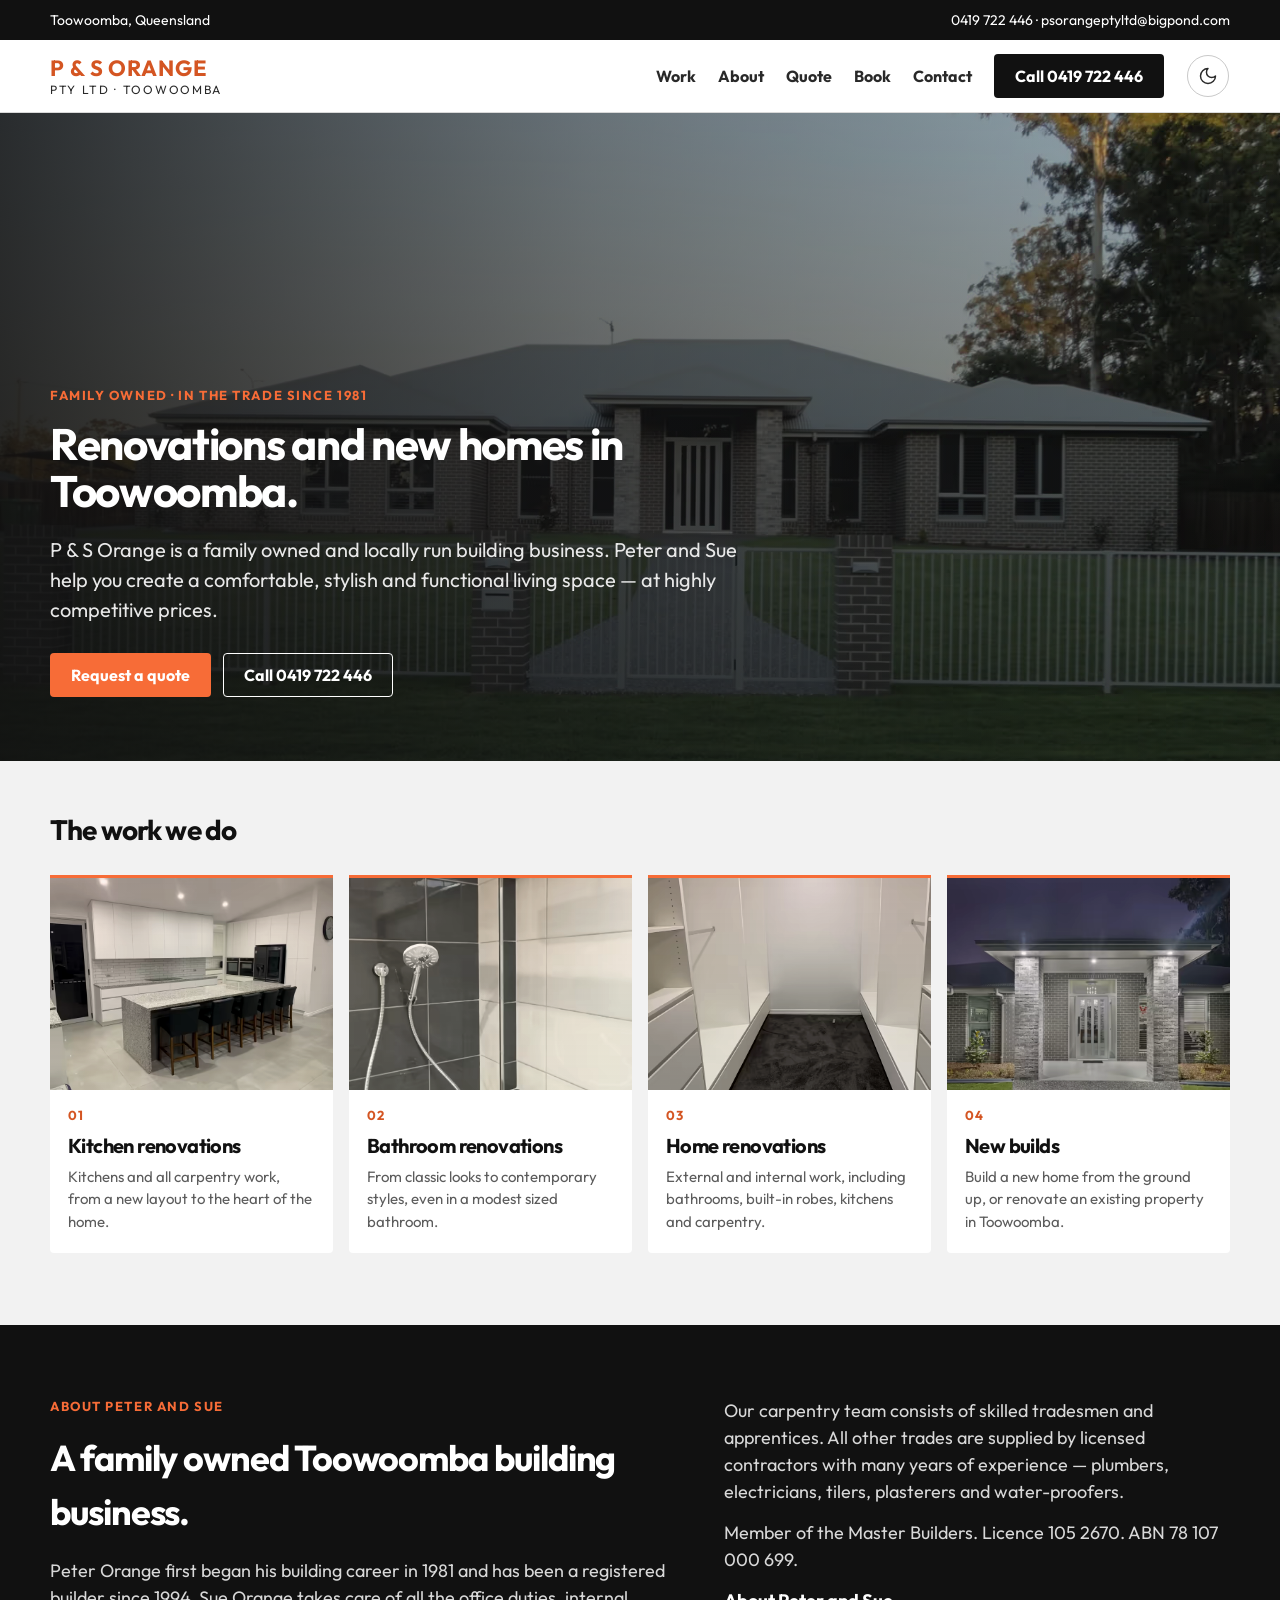
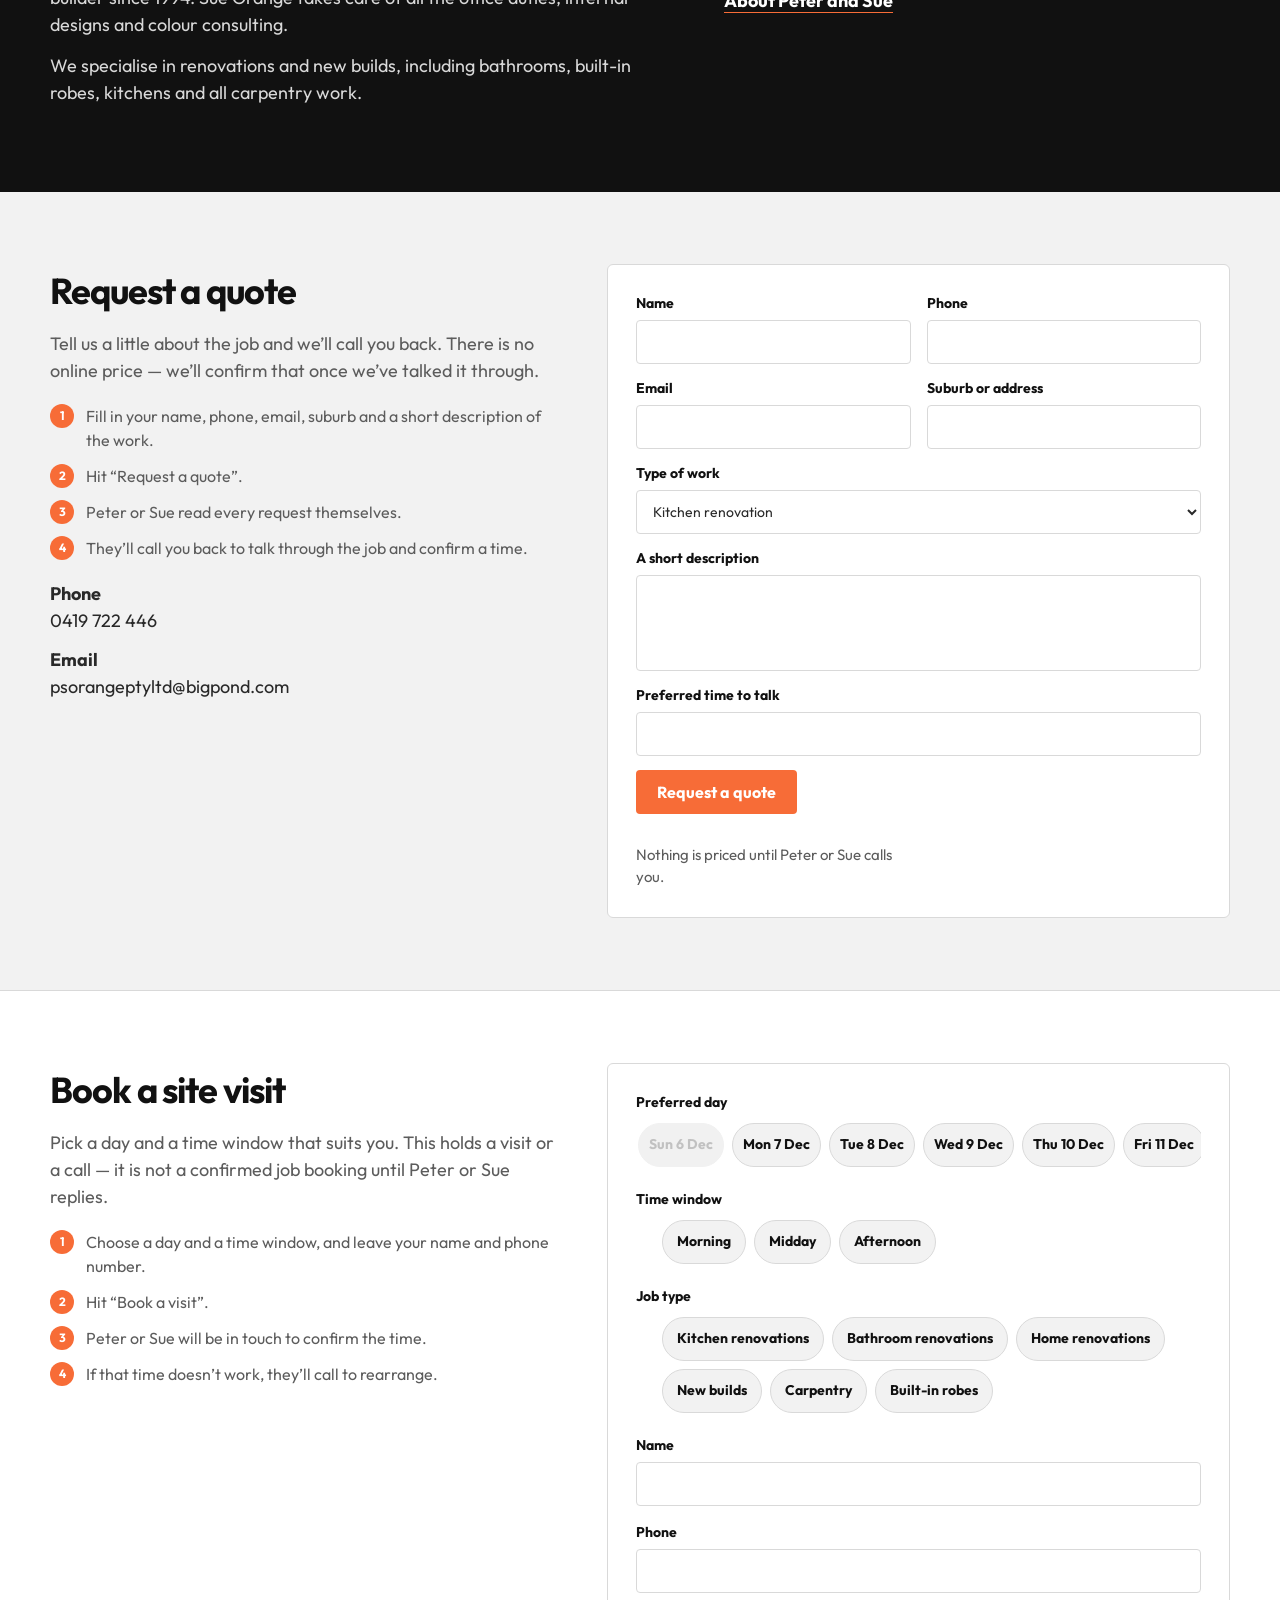
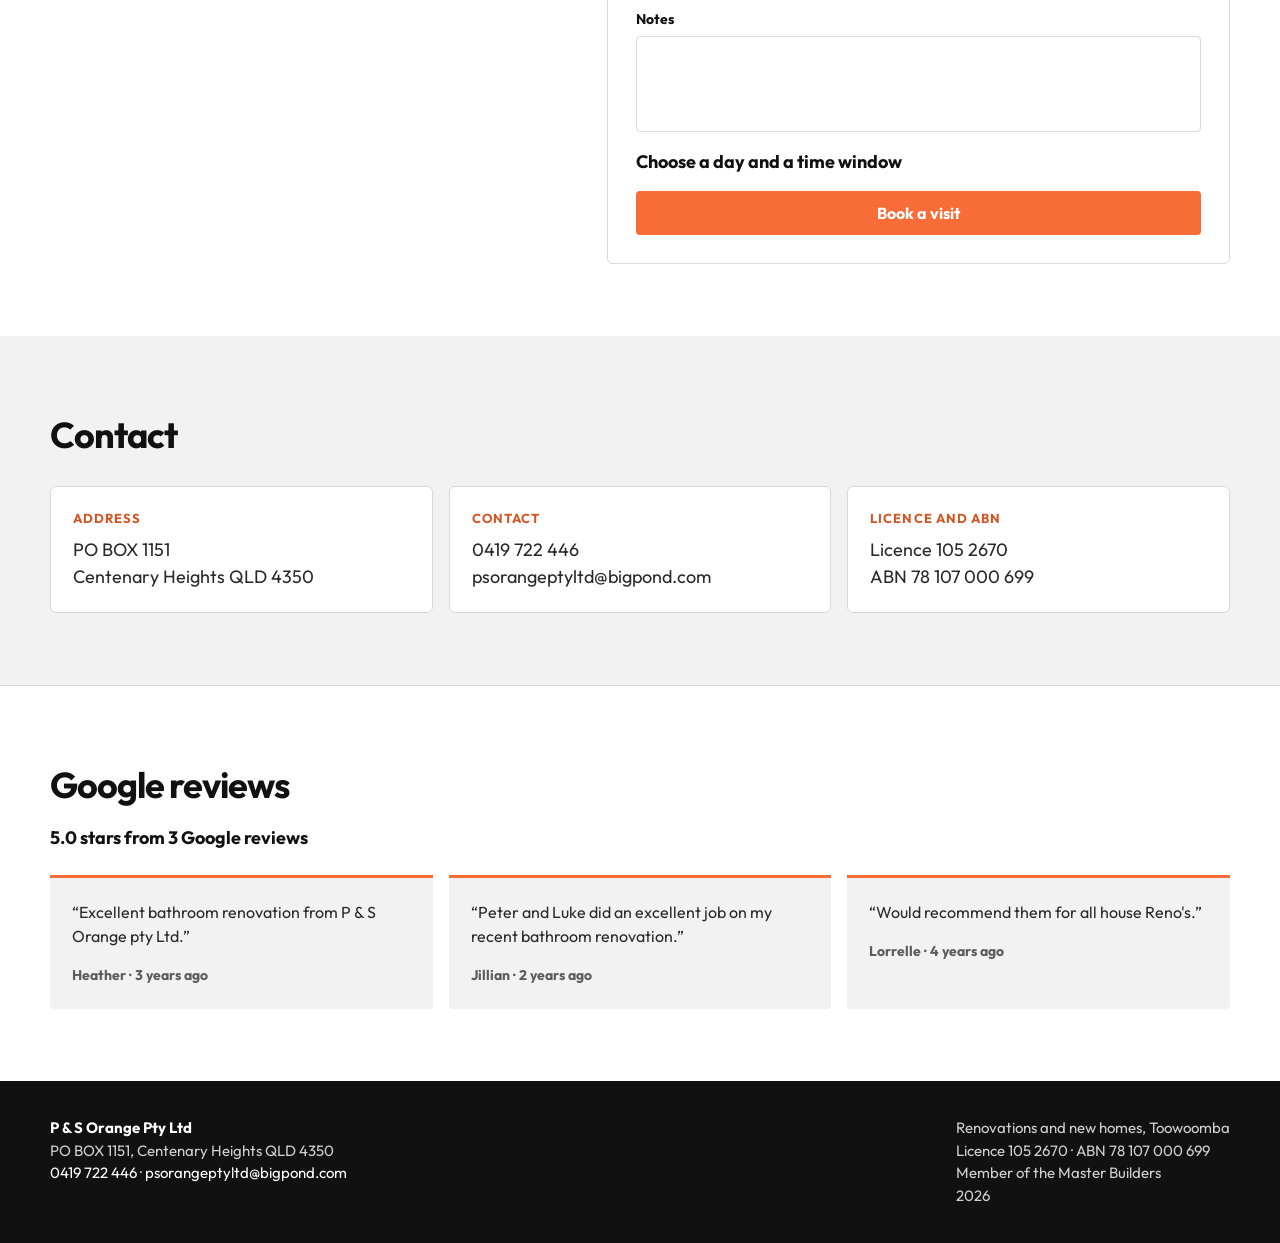
==== commit 8cdb1e9f: "Replace the theme control with a slick 40px sun/moon toggle. Stack Lucide-style 20px stroke icons in" ====
--- a/index.html
+++ b/index.html
@@ -33,8 +33,8 @@
         <a href="contact.html">Contact</a>
         <a class="btn btn-black" href="tel:+61419722446">Call 0419 722 446</a>
         <button type="button" class="theme-toggle" aria-label="Switch light/dark">
-          <svg class="icon-sun" viewBox="0 0 24 24" fill="none" stroke="currentColor" stroke-width="1.8" aria-hidden="true"><circle cx="12" cy="12" r="4"/><path d="M12 2v2M12 20v2M4.93 4.93l1.41 1.41M17.66 17.66l1.41 1.41M2 12h2M20 12h2M4.93 19.07l1.41-1.41M17.66 6.34l1.41-1.41"/></svg>
-          <svg class="icon-moon" viewBox="0 0 24 24" fill="none" stroke="currentColor" stroke-width="1.8" aria-hidden="true"><path d="M21 14.5A8.5 8.5 0 1 1 9.5 3 7 7 0 0 0 21 14.5z"/></svg>
+          <svg class="icon-sun" viewBox="0 0 24 24" fill="none" stroke="currentColor" stroke-width="1.75" stroke-linecap="round" stroke-linejoin="round" aria-hidden="true"><circle cx="12" cy="12" r="4"/><path d="M12 2v2M12 20v2M4.93 4.93l1.41 1.41M17.66 17.66l1.41 1.41M2 12h2M20 12h2M6.34 17.66l-1.41 1.41M19.07 4.93l-1.41 1.41"/></svg>
+          <svg class="icon-moon" viewBox="0 0 24 24" fill="none" stroke="currentColor" stroke-width="1.75" stroke-linecap="round" stroke-linejoin="round" aria-hidden="true"><path d="M12 3a6 6 0 0 0 9 9 9 9 0 1 1-9-9Z"/></svg>
         </button>
       </nav>
     </div>
--- a/css/site.css
+++ b/css/site.css
@@ -12,6 +12,15 @@
   font-style: normal;
   font-display: swap;
 }
+
+@property --mist { syntax: "<color>"; inherits: true; initial-value: #F2F2F2; }
+@property --ink { syntax: "<color>"; inherits: true; initial-value: #292929; }
+@property --paper { syntax: "<color>"; inherits: true; initial-value: #FFFFFF; }
+@property --line { syntax: "<color>"; inherits: true; initial-value: #D9D9D9; }
+@property --heading { syntax: "<color>"; inherits: true; initial-value: #111111; }
+@property --muted { syntax: "<color>"; inherits: true; initial-value: #5C5C5C; }
+@property --black { syntax: "<color>"; inherits: true; initial-value: #111111; }
+@property --input-bg { syntax: "<color>"; inherits: true; initial-value: #FFFFFF; }
 
 :root {
   --orange: #F76C37;
@@ -79,13 +88,18 @@
 
 * { box-sizing: border-box; margin: 0; padding: 0; }
 html { overflow-x: clip; }
-html, body { background: var(--mist); color: var(--ink); }
+html, body { background: var(--mist); color: var(--ink); transition: background-color 200ms ease, color 200ms ease; }
 body {
   font-family: Outfit, "Segoe UI", sans-serif;
   font-size: 18px;
   font-weight: 400;
   line-height: 1.5;
   -webkit-font-smoothing: antialiased;
+  transition: background-color 200ms ease, color 200ms ease;
+}
+header.site, .util, footer.site, .about, .quote, .book, .contact, .reviews, .services, .page-body, .page-head,
+form, .thanks, .contact article, .svc, .rev, .sticky-call {
+  transition: background-color 200ms ease, color 200ms ease, border-color 200ms ease;
 }
 img, picture, video { max-width: 100%; height: auto; display: block; }
 h1, h2, h3, .wordmark { font-weight: 700; letter-spacing: -0.03em; }
@@ -134,24 +148,66 @@
 }
 
 .theme-toggle {
-  position: relative;
+  display: grid;
+  place-items: center;
   width: 44px; height: 44px; min-width: 44px; min-height: 44px;
-  border: 0; background: transparent; color: var(--ink); cursor: pointer;
-  flex-shrink: 0; padding: 0;
+  padding: 0; border: 0; border-radius: 50%;
+  background: transparent; color: var(--ink); cursor: pointer;
+  flex-shrink: 0;
+}
+.theme-toggle::before {
+  content: "";
+  grid-area: 1 / 1;
+  width: 40px; height: 40px;
+  border-radius: 50%;
+  border: 1px solid color-mix(in srgb, currentColor 25%, transparent);
+  background: transparent;
+}
+.theme-toggle:hover::before,
+.theme-toggle:focus-visible::before {
+  background: color-mix(in srgb, currentColor 10%, transparent);
+}
+.theme-toggle:focus-visible {
+  outline: 2px solid var(--orange);
+  outline-offset: 2px;
 }
 .theme-toggle svg {
-  position: absolute; top: 4px; left: 4px; width: 36px; height: 36px;
-}
-.theme-toggle .icon-sun { display: none; }
-.theme-toggle .icon-moon { display: block; }
+  grid-area: 1 / 1;
+  width: 20px; height: 20px;
+  display: block;
+  transition: opacity 250ms ease, transform 250ms ease;
+}
+.theme-toggle .icon-sun {
+  opacity: 0;
+  transform: rotate(-90deg) scale(0.6);
+}
+.theme-toggle .icon-moon {
+  opacity: 1;
+  transform: rotate(0deg) scale(1);
+}
 @media (prefers-color-scheme: dark) {
-  html:not([data-theme="light"]) .theme-toggle .icon-sun { display: block; }
-  html:not([data-theme="light"]) .theme-toggle .icon-moon { display: none; }
-}
-html[data-theme="dark"] .theme-toggle .icon-sun { display: block; }
-html[data-theme="dark"] .theme-toggle .icon-moon { display: none; }
-html[data-theme="light"] .theme-toggle .icon-sun { display: none; }
-html[data-theme="light"] .theme-toggle .icon-moon { display: block; }
+  html:not([data-theme="light"]) .theme-toggle .icon-sun {
+    opacity: 1; transform: rotate(0deg) scale(1);
+  }
+  html:not([data-theme="light"]) .theme-toggle .icon-moon {
+    opacity: 0; transform: rotate(-90deg) scale(0.6);
+  }
+}
+html[data-theme="dark"] .theme-toggle .icon-sun {
+  opacity: 1; transform: rotate(0deg) scale(1);
+}
+html[data-theme="dark"] .theme-toggle .icon-moon {
+  opacity: 0; transform: rotate(-90deg) scale(0.6);
+}
+html[data-theme="light"] .theme-toggle .icon-sun {
+  opacity: 0; transform: rotate(-90deg) scale(0.6);
+}
+html[data-theme="light"] .theme-toggle .icon-moon {
+  opacity: 1; transform: rotate(0deg) scale(1);
+}
+@media (prefers-reduced-motion: reduce) {
+  .theme-toggle svg { transition: none; }
+}
 
 nav.primary { display: flex; align-items: center; gap: 22px; font-weight: 700; font-size: 16px; flex-shrink: 0; }
 nav.primary a:hover, nav.primary a[aria-current="page"] { color: var(--orange); }
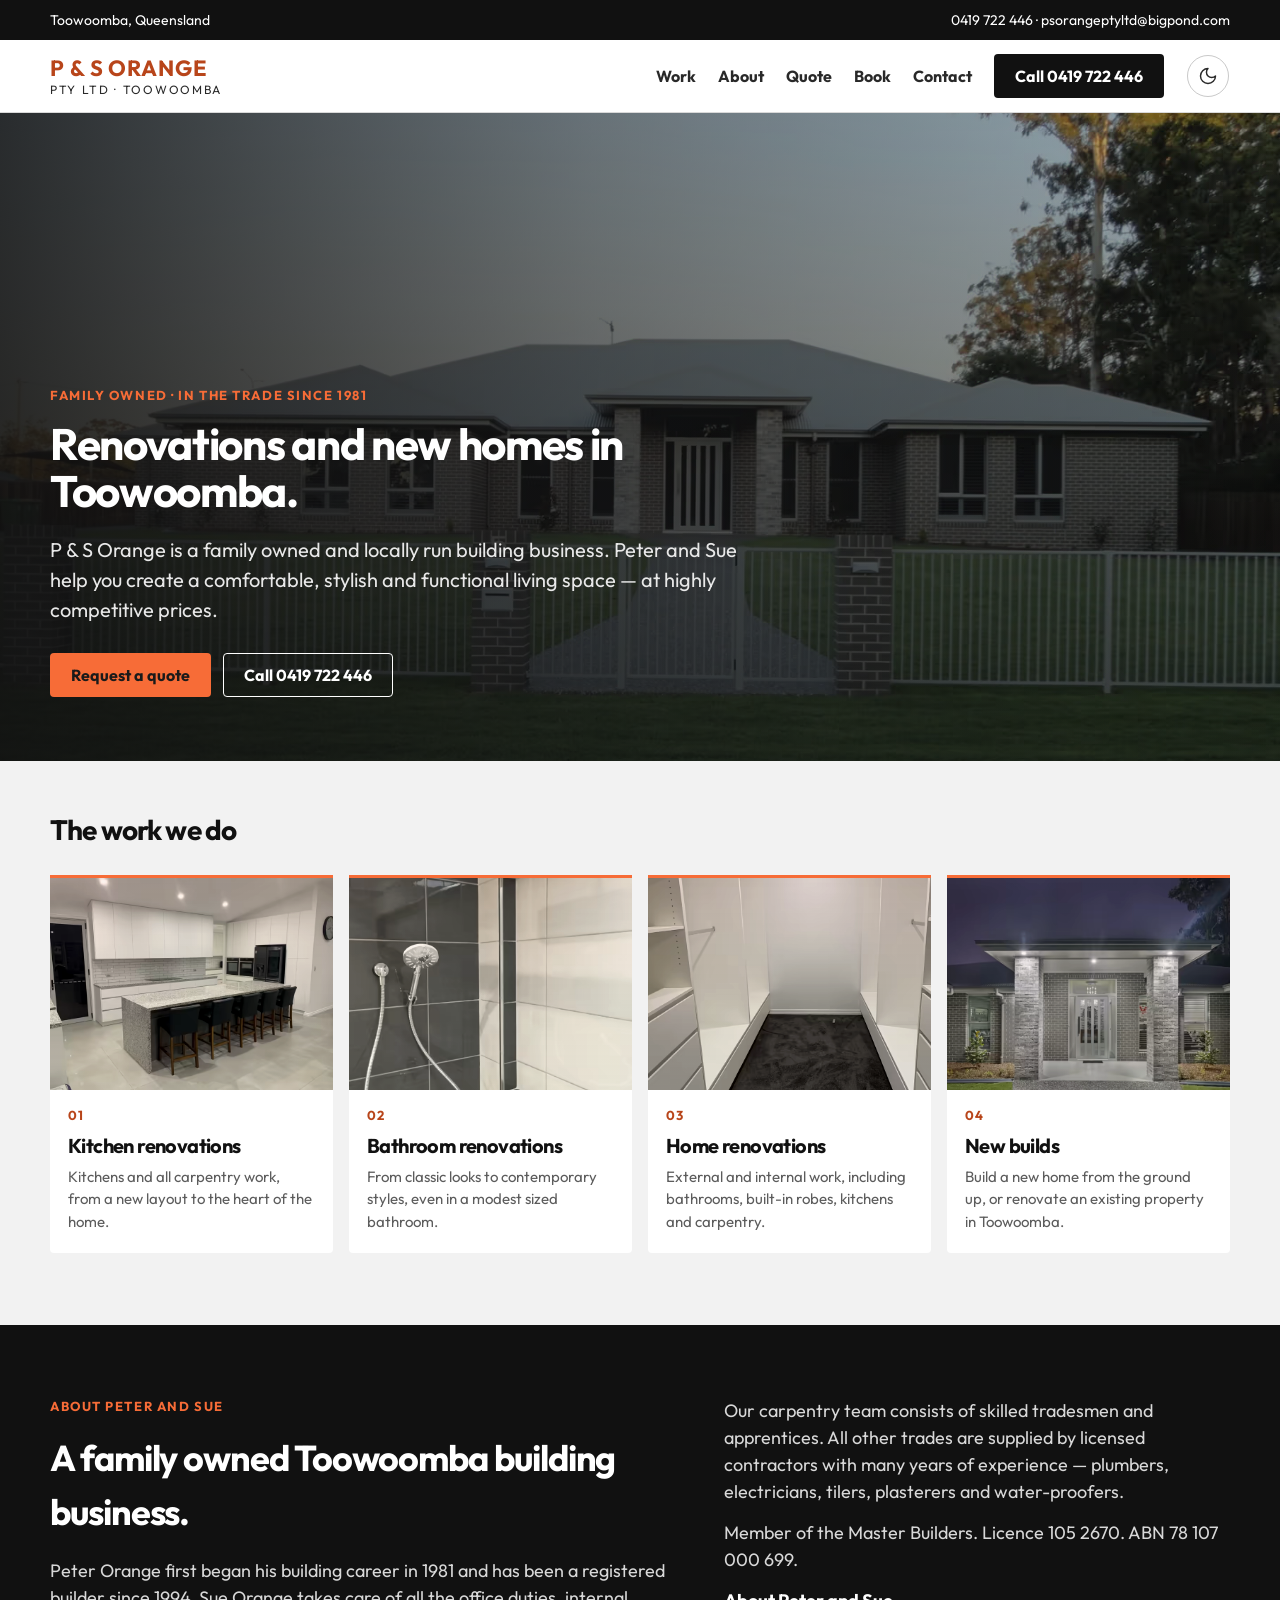
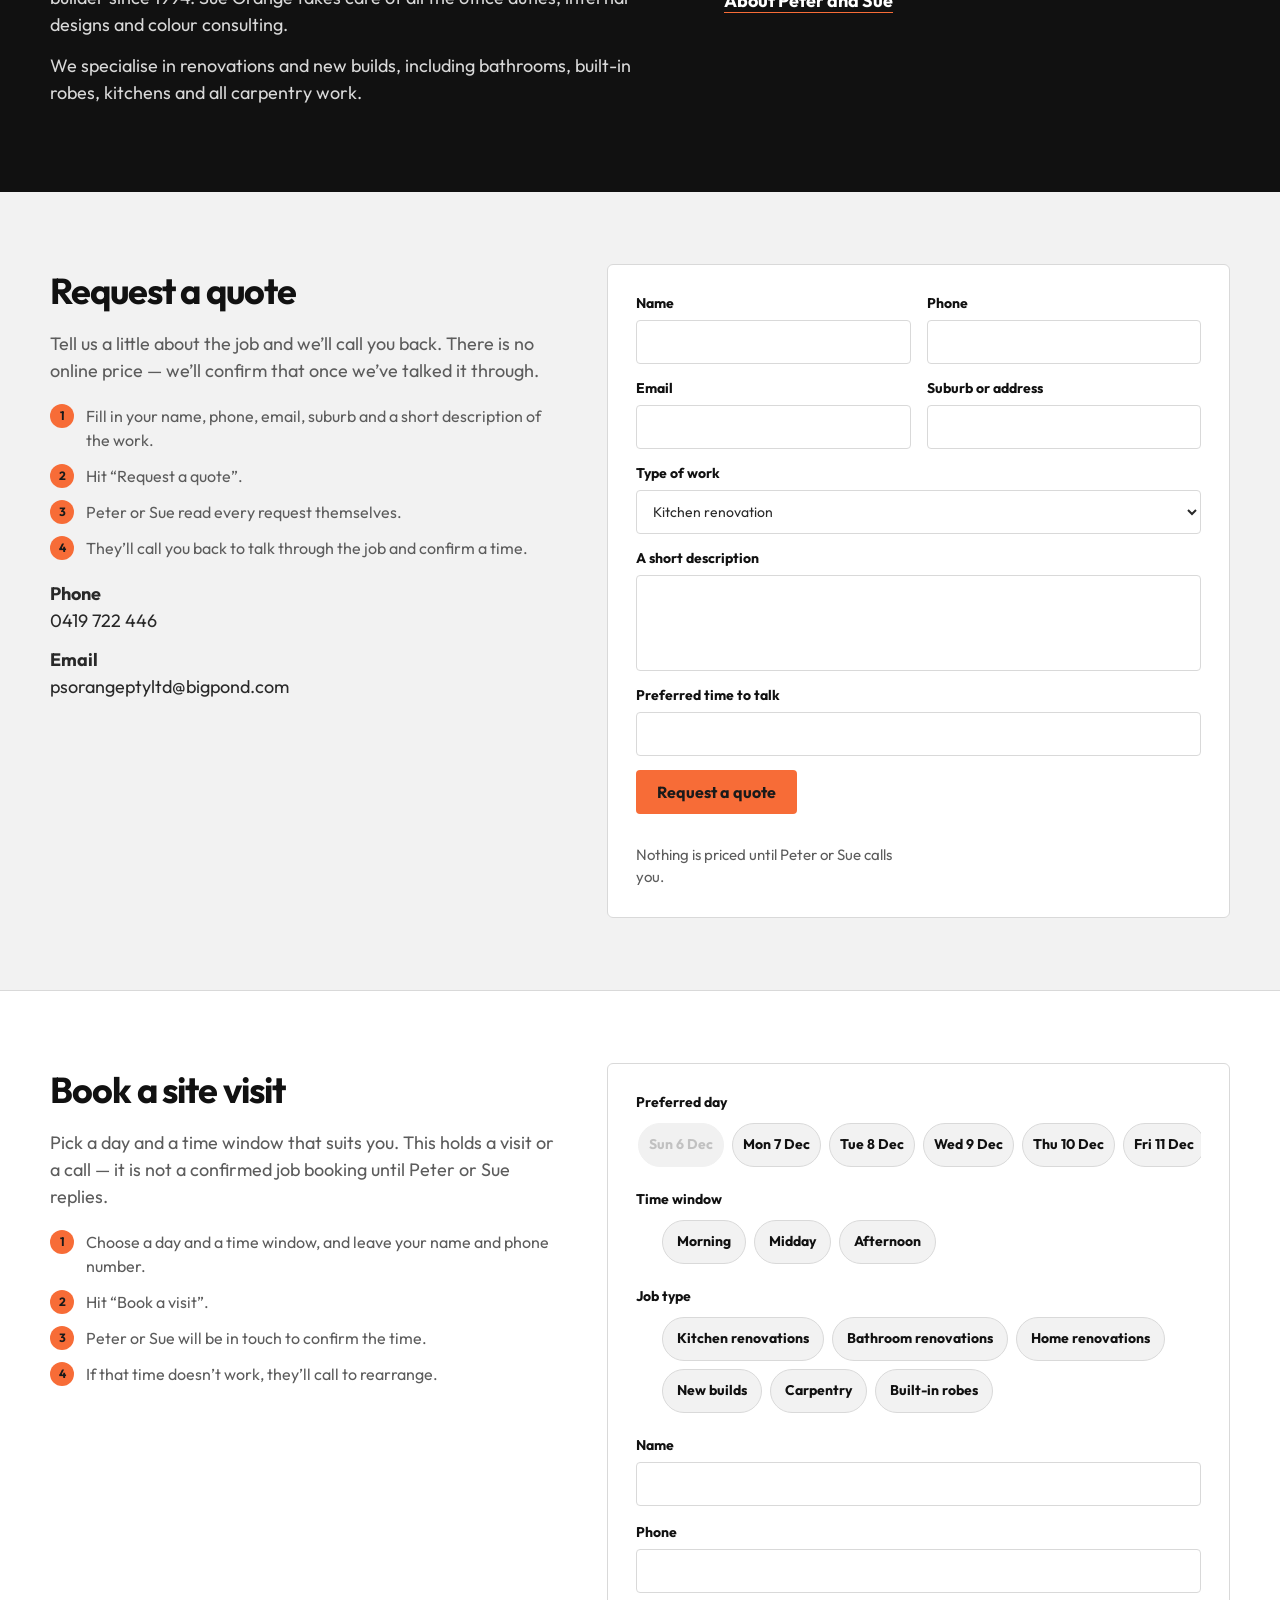
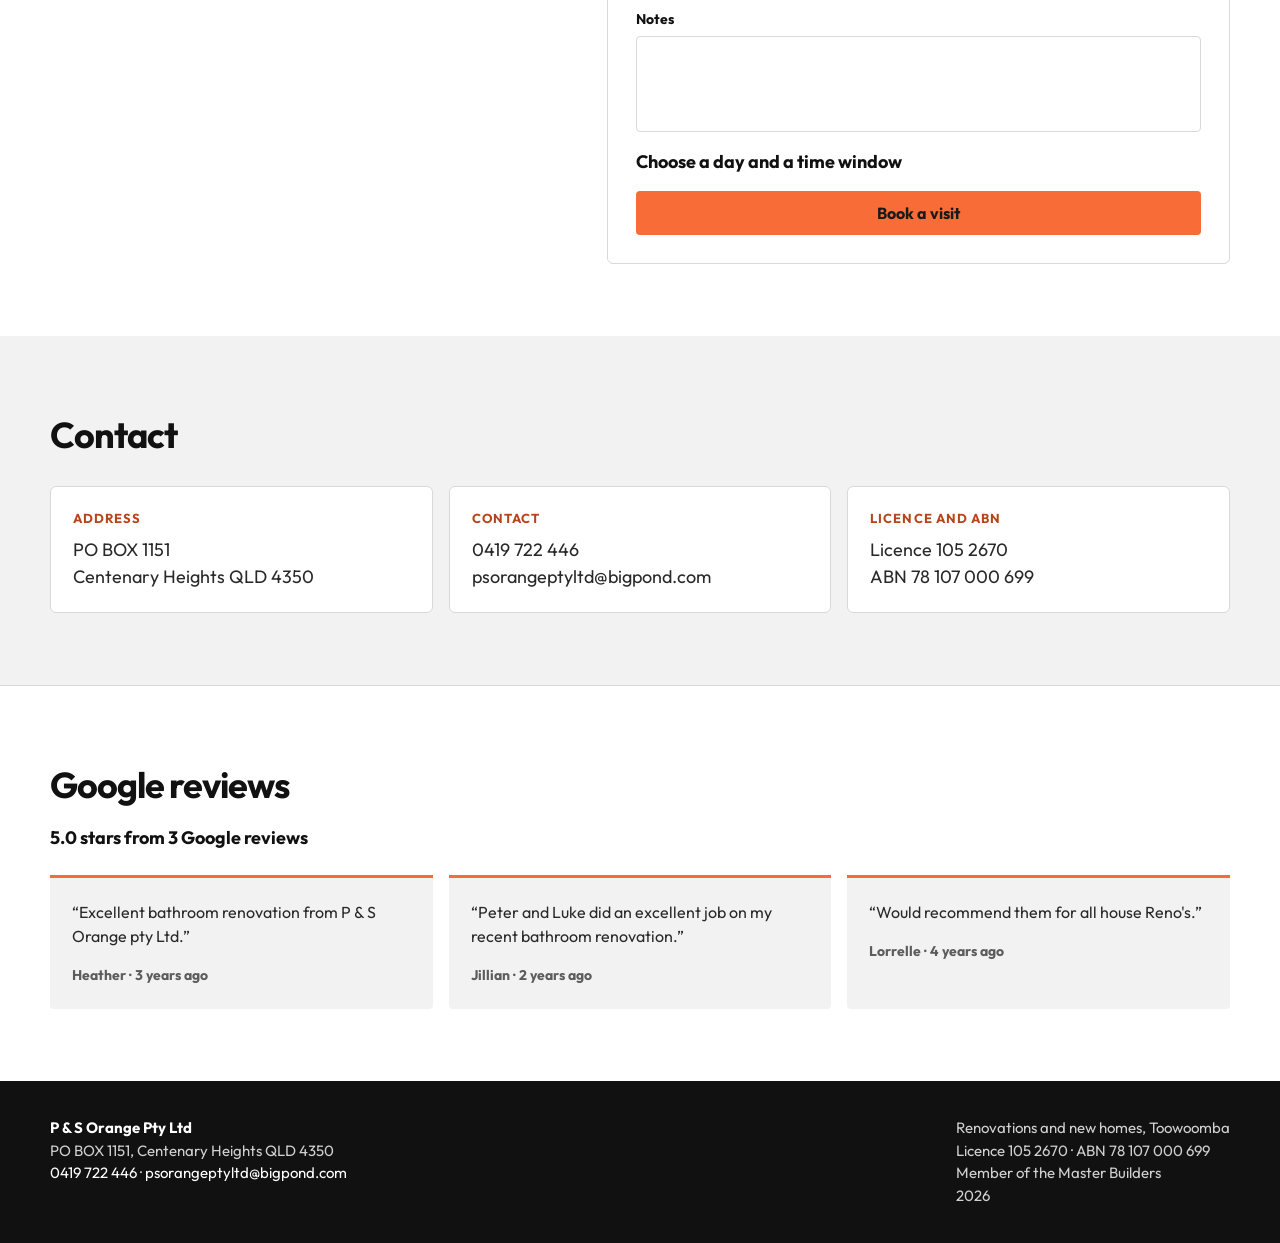
==== commit 2e19beb0: "Fix audit items: neutral meta, AA contrast, README, kitchen pair. Neutral titles and descriptions, d" ====
--- a/index.html
+++ b/index.html
@@ -4,8 +4,8 @@
 <meta charset="UTF-8">
 <meta name="viewport" content="width=device-width, initial-scale=1">
 <meta name="robots" content="noindex, nofollow">
-<title>Renovations and new homes, Toowoomba | P &amp; S Orange</title>
-<meta name="description" content="Kitchen, bathroom and home renovations and new builds in Toowoomba. Call Peter and Sue Orange on 0419 722 446.">
+<title>P &amp; S Orange</title>
+<meta name="description" content="Website preview.">
 <link rel="stylesheet" href="css/site.css">
 <link rel="preload" as="image" href="images/house-hero-800.webp" type="image/webp" imagesrcset="images/house-hero-800.webp 800w, images/house-hero-1440.webp 1440w" imagesizes="100vw">
 <script>
--- a/css/site.css
+++ b/css/site.css
@@ -24,7 +24,8 @@
 
 :root {
   --orange: #F76C37;
-  --orange-deep: #D45522;
+  --orange-deep: #B8451A;
+  --on-orange: #1A1A1A;
   --sage: #CBD4C4;
   --sage-deep: #A0A69B;
   --ink: #292929;
@@ -49,6 +50,7 @@
 @media (prefers-color-scheme: dark) {
   html:not([data-theme="light"]) {
     --sage: #3E463C;
+    --orange-deep: #F76C37;
     --ink: #EDEDED;
     --muted: #B5B5B5;
     --paper: #1C1C1C;
@@ -68,6 +70,7 @@
 
 html[data-theme="dark"] {
   --sage: #3E463C;
+  --orange-deep: #F76C37;
   --ink: #EDEDED;
   --muted: #B5B5B5;
   --paper: #1C1C1C;
@@ -120,7 +123,7 @@
   font-weight: 700; font-size: 16px; border: 1.5px solid transparent; cursor: pointer;
   font-family: inherit;
 }
-.btn-orange { background: var(--orange); color: #fff; }
+.btn-orange { background: var(--orange); color: var(--on-orange); }
 .btn-black { background: var(--black); color: #fff; }
 .btn-ghost { background: transparent; border-color: var(--heading); color: var(--heading); }
 .btn-ghost-light { background: transparent; border-color: #fff; color: #fff; }
@@ -210,7 +213,7 @@
 }
 
 nav.primary { display: flex; align-items: center; gap: 22px; font-weight: 700; font-size: 16px; flex-shrink: 0; }
-nav.primary a:hover, nav.primary a[aria-current="page"] { color: var(--orange); }
+nav.primary a:hover, nav.primary a[aria-current="page"] { color: var(--orange-deep); }
 
 :focus-visible {
   outline: 2px solid var(--orange);
@@ -297,7 +300,7 @@
 .steps li::before {
   content: attr(data-n); position: absolute; left: 0; top: 0;
   width: 24px; height: 24px; border-radius: 50%;
-  background: var(--orange); color: #fff; font-size: 12px; font-weight: 700;
+  background: var(--orange); color: var(--on-orange); font-size: 12px; font-weight: 700;
   line-height: 24px; text-align: center;
 }
 
@@ -343,7 +346,7 @@
   flex-direction: column; min-width: 76px; line-height: 1.2; padding: 8px 10px; text-align: center;
 }
 .chip input:checked + span {
-  background: var(--orange); color: #fff; border-color: var(--orange);
+  background: var(--orange); color: var(--on-orange); border-color: var(--orange);
 }
 .chip input:disabled + span {
   opacity: 0.38; background: var(--line); color: var(--muted); cursor: not-allowed;
@@ -370,7 +373,7 @@
 
 .contact-grid { display: grid; grid-template-columns: repeat(3, 1fr); gap: 16px; }
 .contact article { background: var(--paper); padding: 22px; border: 1px solid var(--line); border-radius: 6px; }
-.contact h3 { font-size: 13px; letter-spacing: 0.08em; text-transform: uppercase; color: var(--orange-deep); margin-bottom: 8px; font-weight: 700; }
+.contact h3, .contact article h2 { font-size: 13px; letter-spacing: 0.08em; text-transform: uppercase; color: var(--orange-deep); margin-bottom: 8px; font-weight: 700; }
 
 .reviews { background: var(--paper); border-top: 1px solid var(--line); }
 .rev-grid { display: grid; grid-template-columns: repeat(3, 1fr); gap: 16px; margin-top: 24px; }
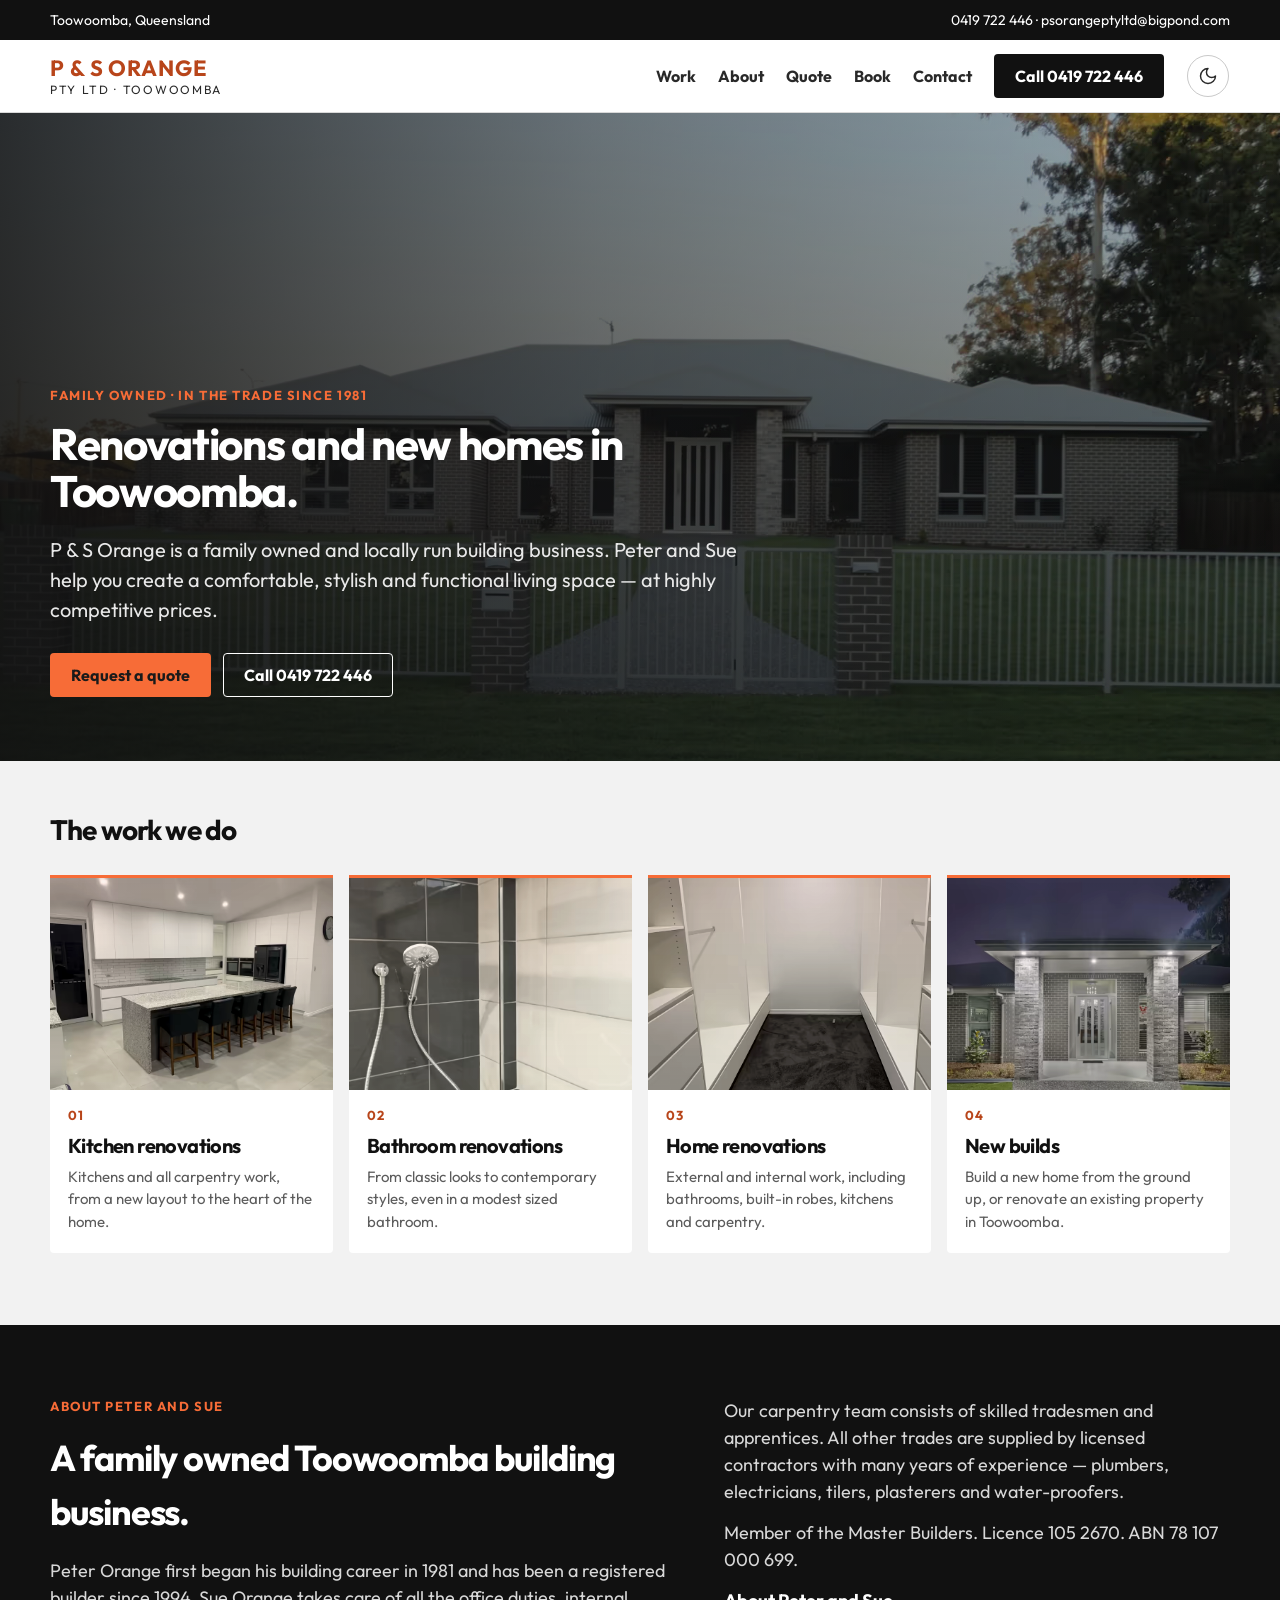
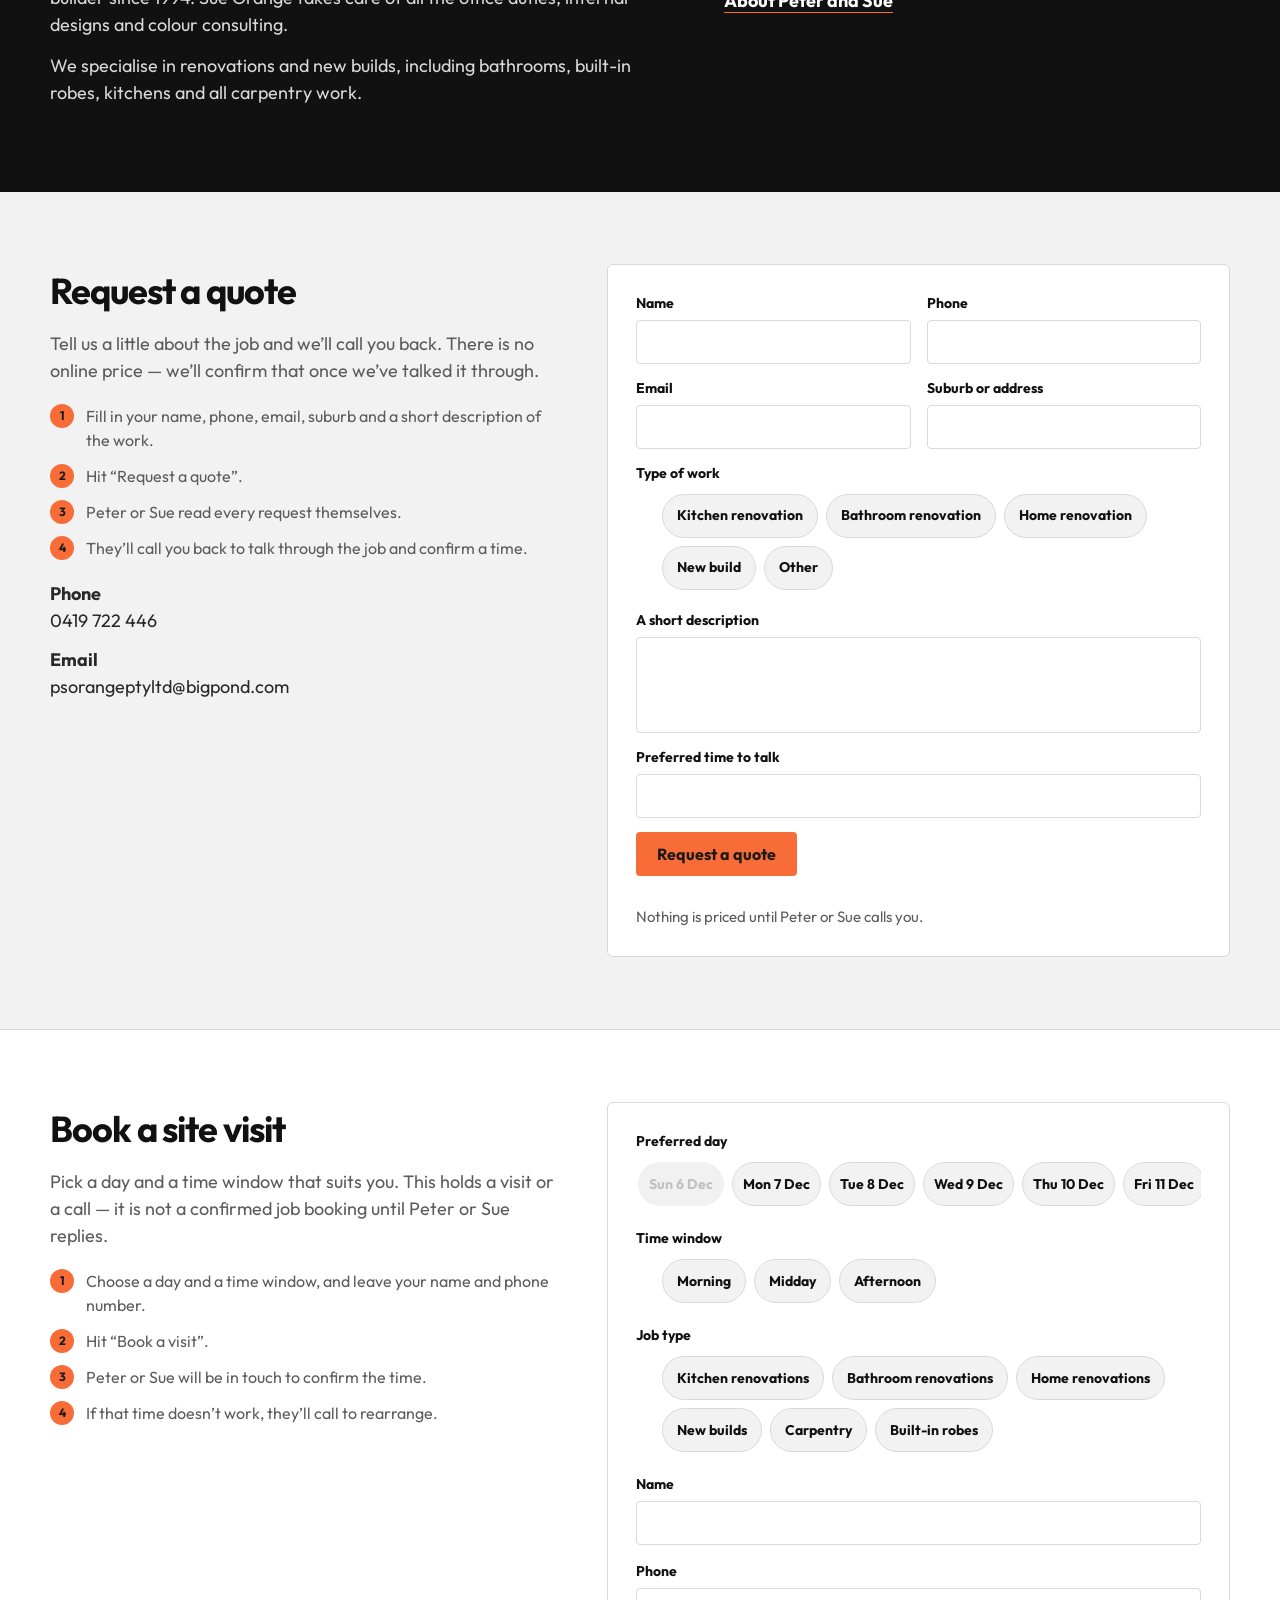
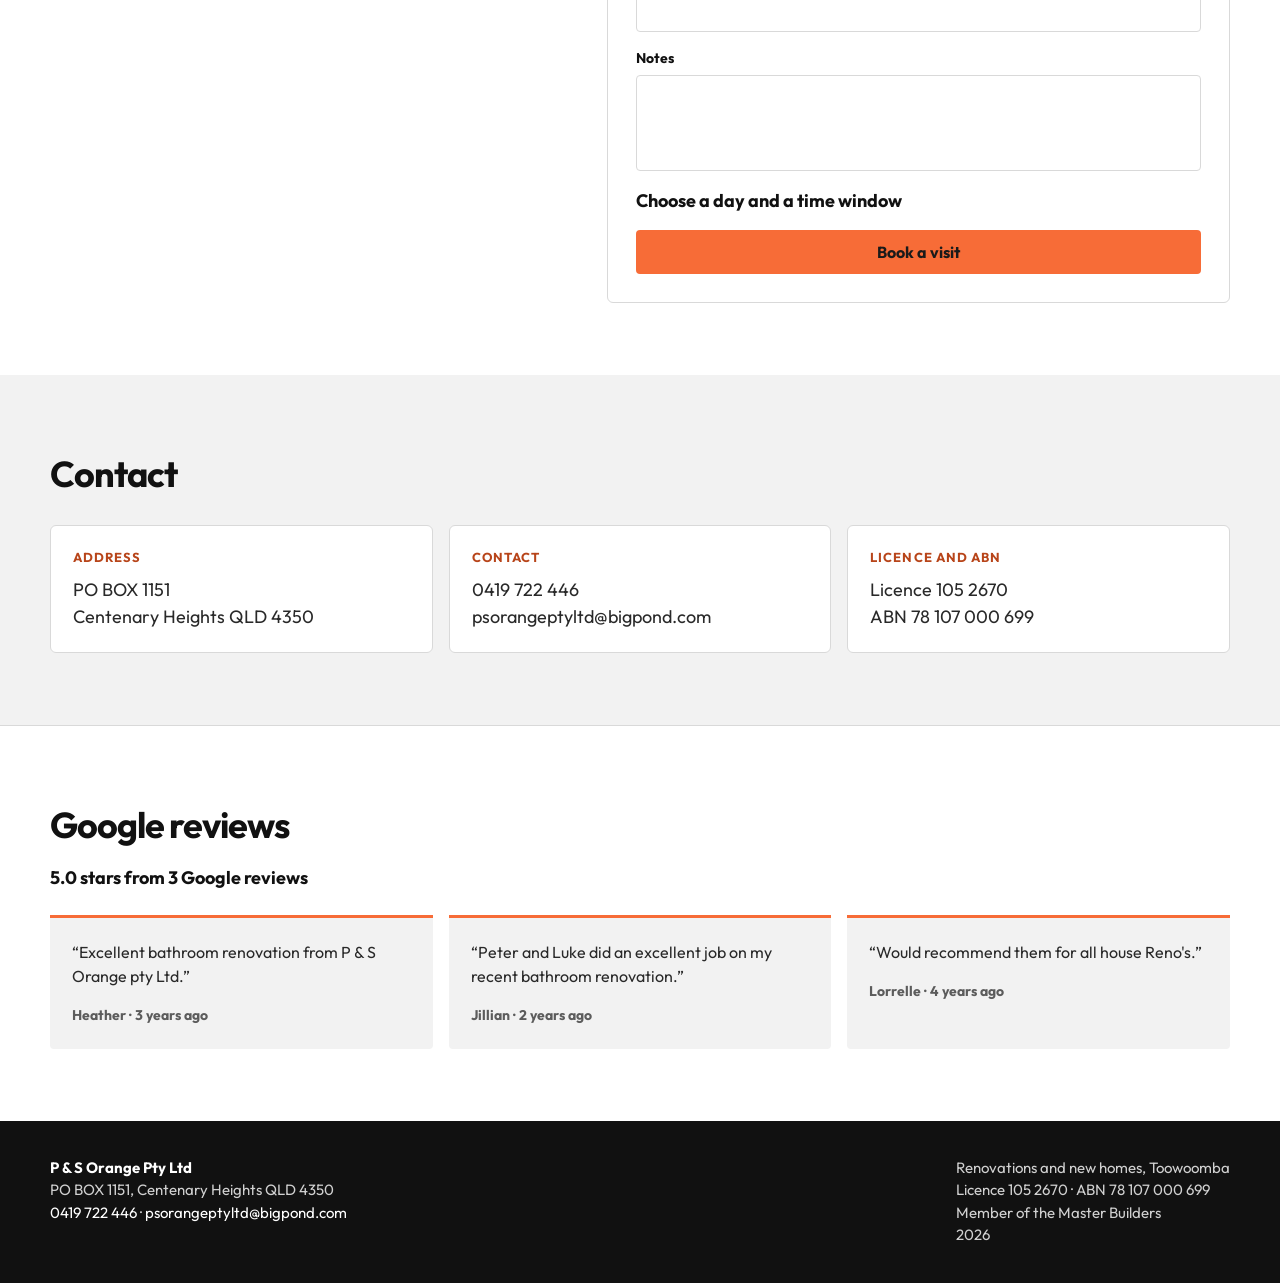
==== commit acb60480: "Remove mismatched kitchen before/after slider and replace quote type selects with chips. Drop the ki" ====
--- a/index.html
+++ b/index.html
@@ -153,15 +153,16 @@
           <label>Phone<input type="tel" name="phone" autocomplete="tel" required></label>
           <label>Email<input type="email" name="email" autocomplete="email" required></label>
           <label>Suburb or address<input type="text" name="suburb" required></label>
-          <label class="full">Type of work
-            <select name="type">
-              <option>Kitchen renovation</option>
-              <option>Bathroom renovation</option>
-              <option>Home renovation</option>
-              <option>New build</option>
-              <option>Other</option>
-            </select>
-          </label>
+          <fieldset class="book-set full">
+            <legend>Type of work</legend>
+            <div class="chip-row wrap" role="radiogroup" aria-label="Type of work">
+              <label class="chip"><input type="radio" name="type" value="Kitchen renovation" required><span>Kitchen renovation</span></label>
+              <label class="chip"><input type="radio" name="type" value="Bathroom renovation"><span>Bathroom renovation</span></label>
+              <label class="chip"><input type="radio" name="type" value="Home renovation"><span>Home renovation</span></label>
+              <label class="chip"><input type="radio" name="type" value="New build"><span>New build</span></label>
+              <label class="chip"><input type="radio" name="type" value="Other"><span>Other</span></label>
+            </div>
+          </fieldset>
           <label class="full">A short description<textarea name="details" required></textarea></label>
           <label class="full">Preferred time to talk<input type="text" name="when"></label>
           <button class="btn btn-orange submit" type="submit">Request a quote</button>
--- a/css/site.css
+++ b/css/site.css
@@ -310,8 +310,8 @@
 }
 form[hidden], .thanks[hidden] { display: none !important; }
 form label { display: flex; flex-direction: column; gap: 6px; font-size: 14px; font-weight: 700; color: var(--heading); }
-form label.full { grid-column: 1 / -1; }
-form input, form select, form textarea {
+form label.full, form .full { grid-column: 1 / -1; }
+form input, form textarea {
   font: inherit; font-weight: 400; color: var(--ink);
   border: 1px solid var(--line); background: var(--input-bg); min-height: 44px; padding: 8px 12px; border-radius: 4px;
 }
@@ -433,19 +433,38 @@
 .ba-label.after { right: 12px; }
 
 .lb {
-  position: fixed; inset: 0; z-index: 50; display: none;
+  position: fixed; inset: 0; z-index: 60; display: none;
   align-items: center; justify-content: center;
-  background: rgba(17,17,17,.92); padding: 24px;
+  background: rgba(0, 0, 0, 0.92);
+  padding: 0;
 }
 .lb.open { display: flex; }
-.lb img { max-width: min(1200px, 92vw); max-height: 86vh; width: auto; height: auto; }
+.lb img {
+  max-width: 90vw; max-height: 85vh;
+  width: 90vw; height: 85vh;
+  object-fit: contain;
+  display: block;
+}
 .lb button {
-  position: absolute; min-height: 44px; min-width: 44px; border: 0; cursor: pointer;
-  background: transparent; color: #fff; font: inherit; font-weight: 700;
-}
-.lb .lb-close { top: 16px; right: 16px; }
-.lb .lb-prev { left: 8px; }
-.lb .lb-next { right: 8px; }
+  position: absolute; z-index: 2;
+  width: 44px; height: 44px; min-width: 44px; min-height: 44px;
+  padding: 0; border: 0; border-radius: 50%; cursor: pointer;
+  background: transparent; color: #fff;
+  font: inherit; font-size: 28px; font-weight: 700; line-height: 1;
+}
+.lb .lb-close { top: 12px; right: 12px; font-size: 32px; }
+.lb .lb-prev { left: 8px; top: 50%; margin-top: -22px; }
+.lb .lb-next { right: 8px; top: 50%; margin-top: -22px; }
+.lb-meta {
+  position: absolute; z-index: 2; left: 50%; bottom: 16px;
+  transform: translateX(-50%);
+  width: min(90vw, 720px);
+  color: #fff; text-align: center; font-size: 15px; font-weight: 400;
+  pointer-events: none;
+}
+.lb-caption { display: block; }
+.lb-count { display: block; margin-top: 4px; opacity: 0.8; font-size: 13px; }
+body.lb-lock { overflow: hidden; }
 
 .reveal { opacity: 1; }
 @media (prefers-reduced-motion: no-preference) {
@@ -493,7 +512,7 @@
   .bento { grid-template-columns: 1fr 1fr; grid-auto-rows: 110px; }
   .bento a:nth-child(1), .bento a:nth-child(2), .bento a:nth-child(5) { grid-column: span 2; grid-row: span 2; }
   form { grid-template-columns: 1fr; padding: 18px; }
-  form label.full, form .submit { grid-column: auto; }
+  form label.full, form .full, form .submit { grid-column: auto; }
   form .submit { width: 100%; }
   .about, .quote, .book, .contact, .reviews, .page-body { padding-top: 48px; padding-bottom: 48px; }
   .sticky-call { display: flex; }
